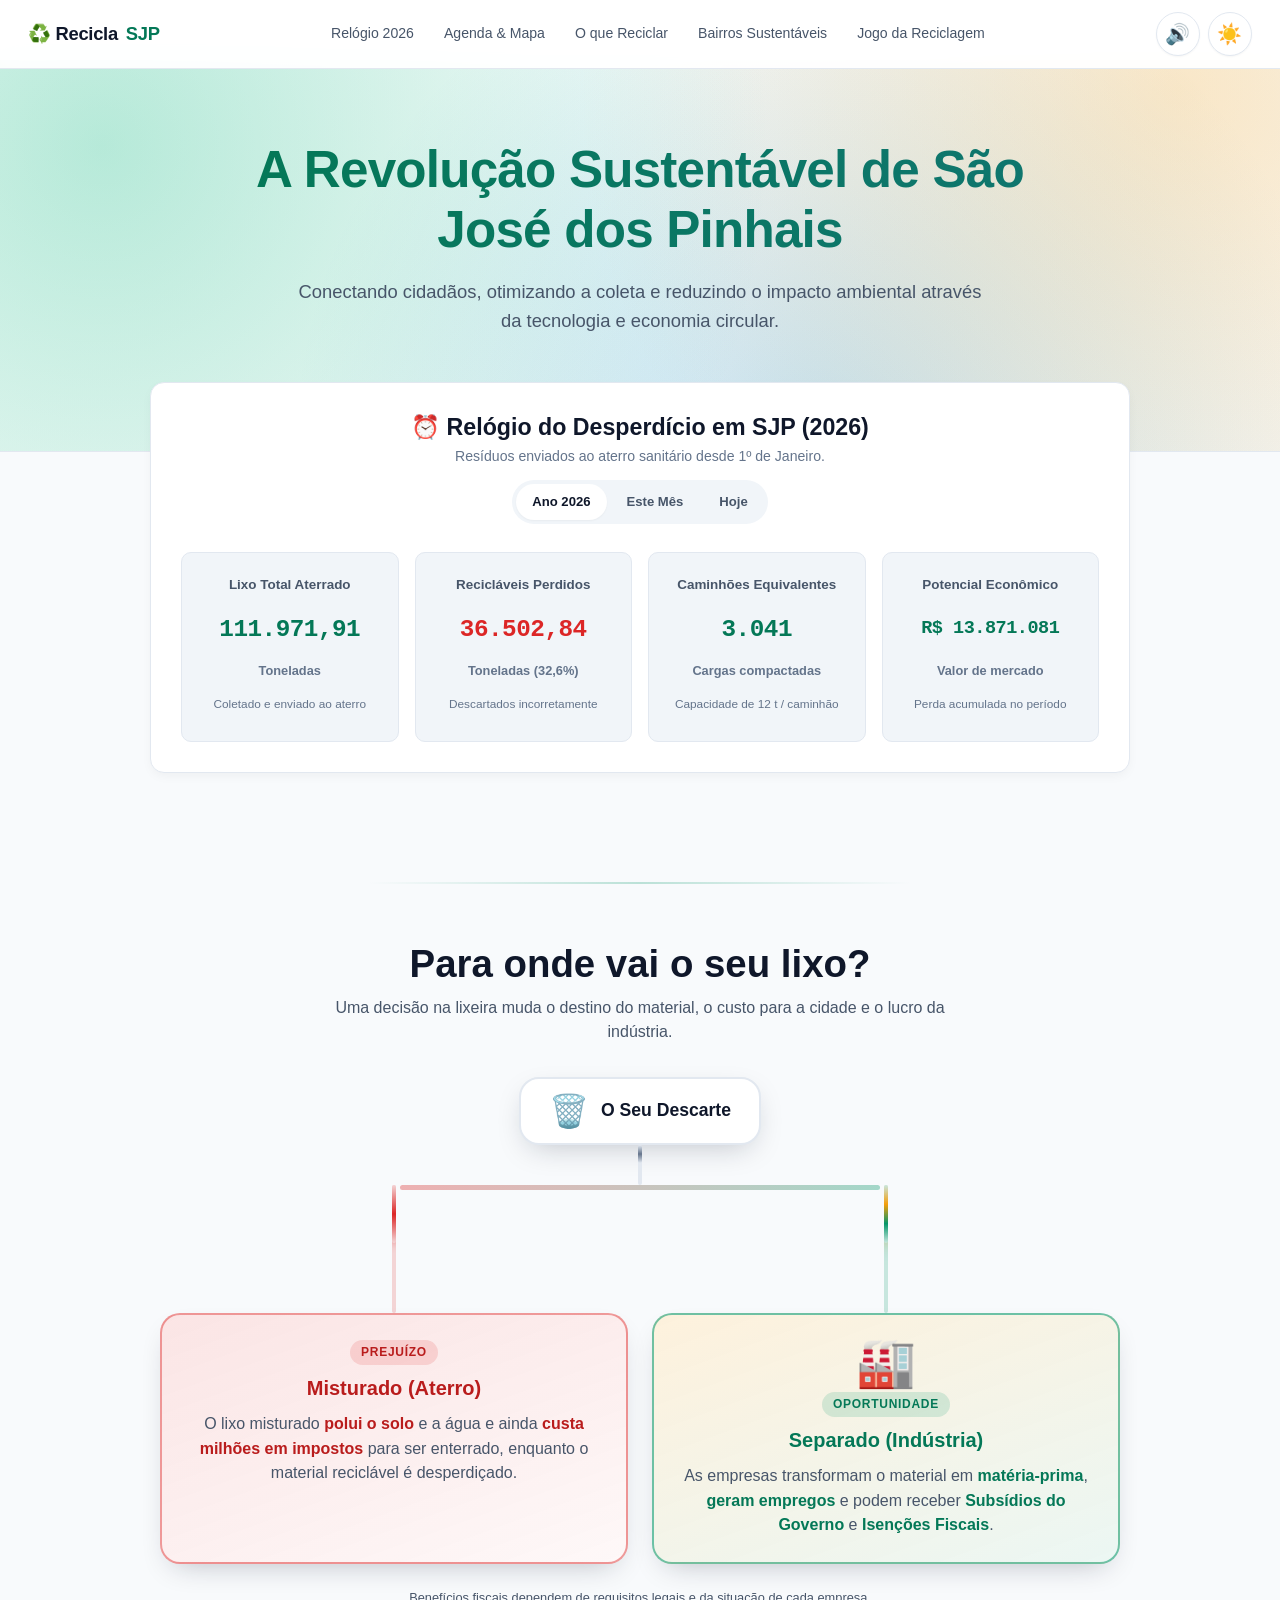
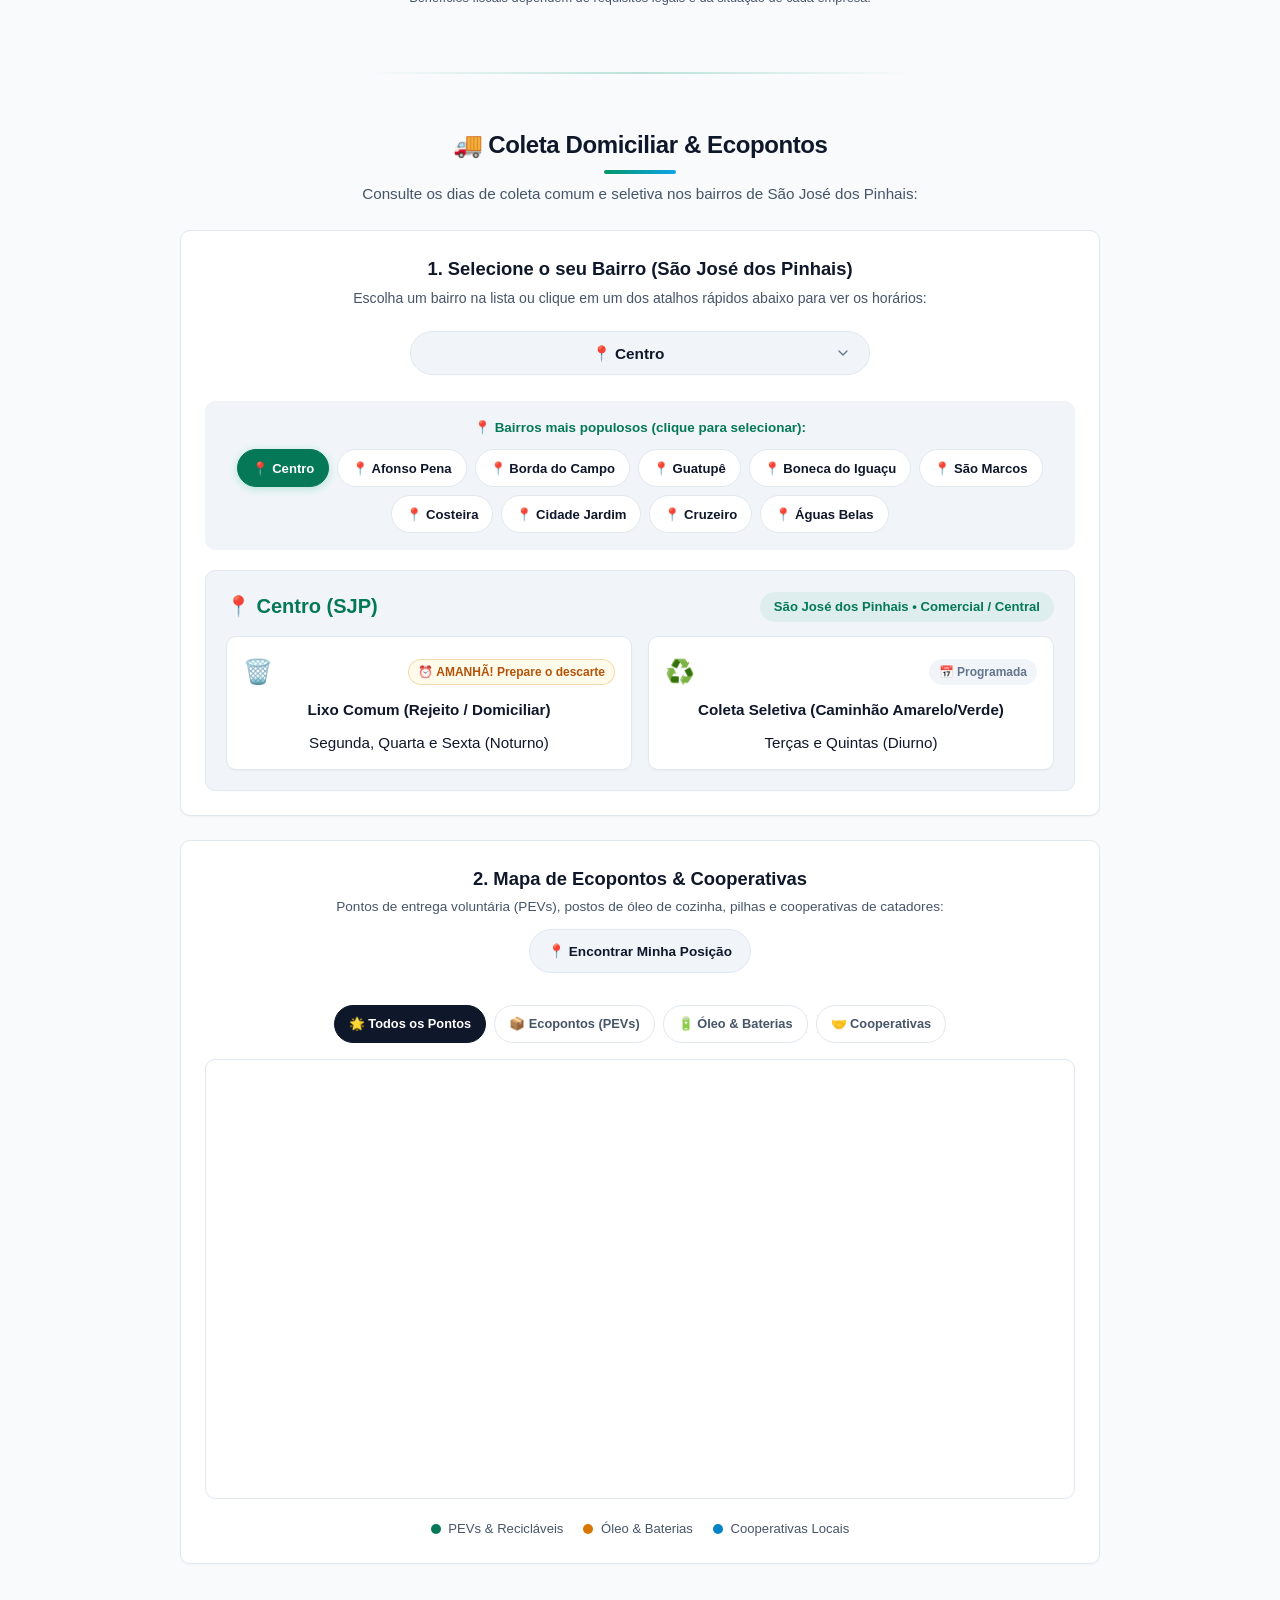
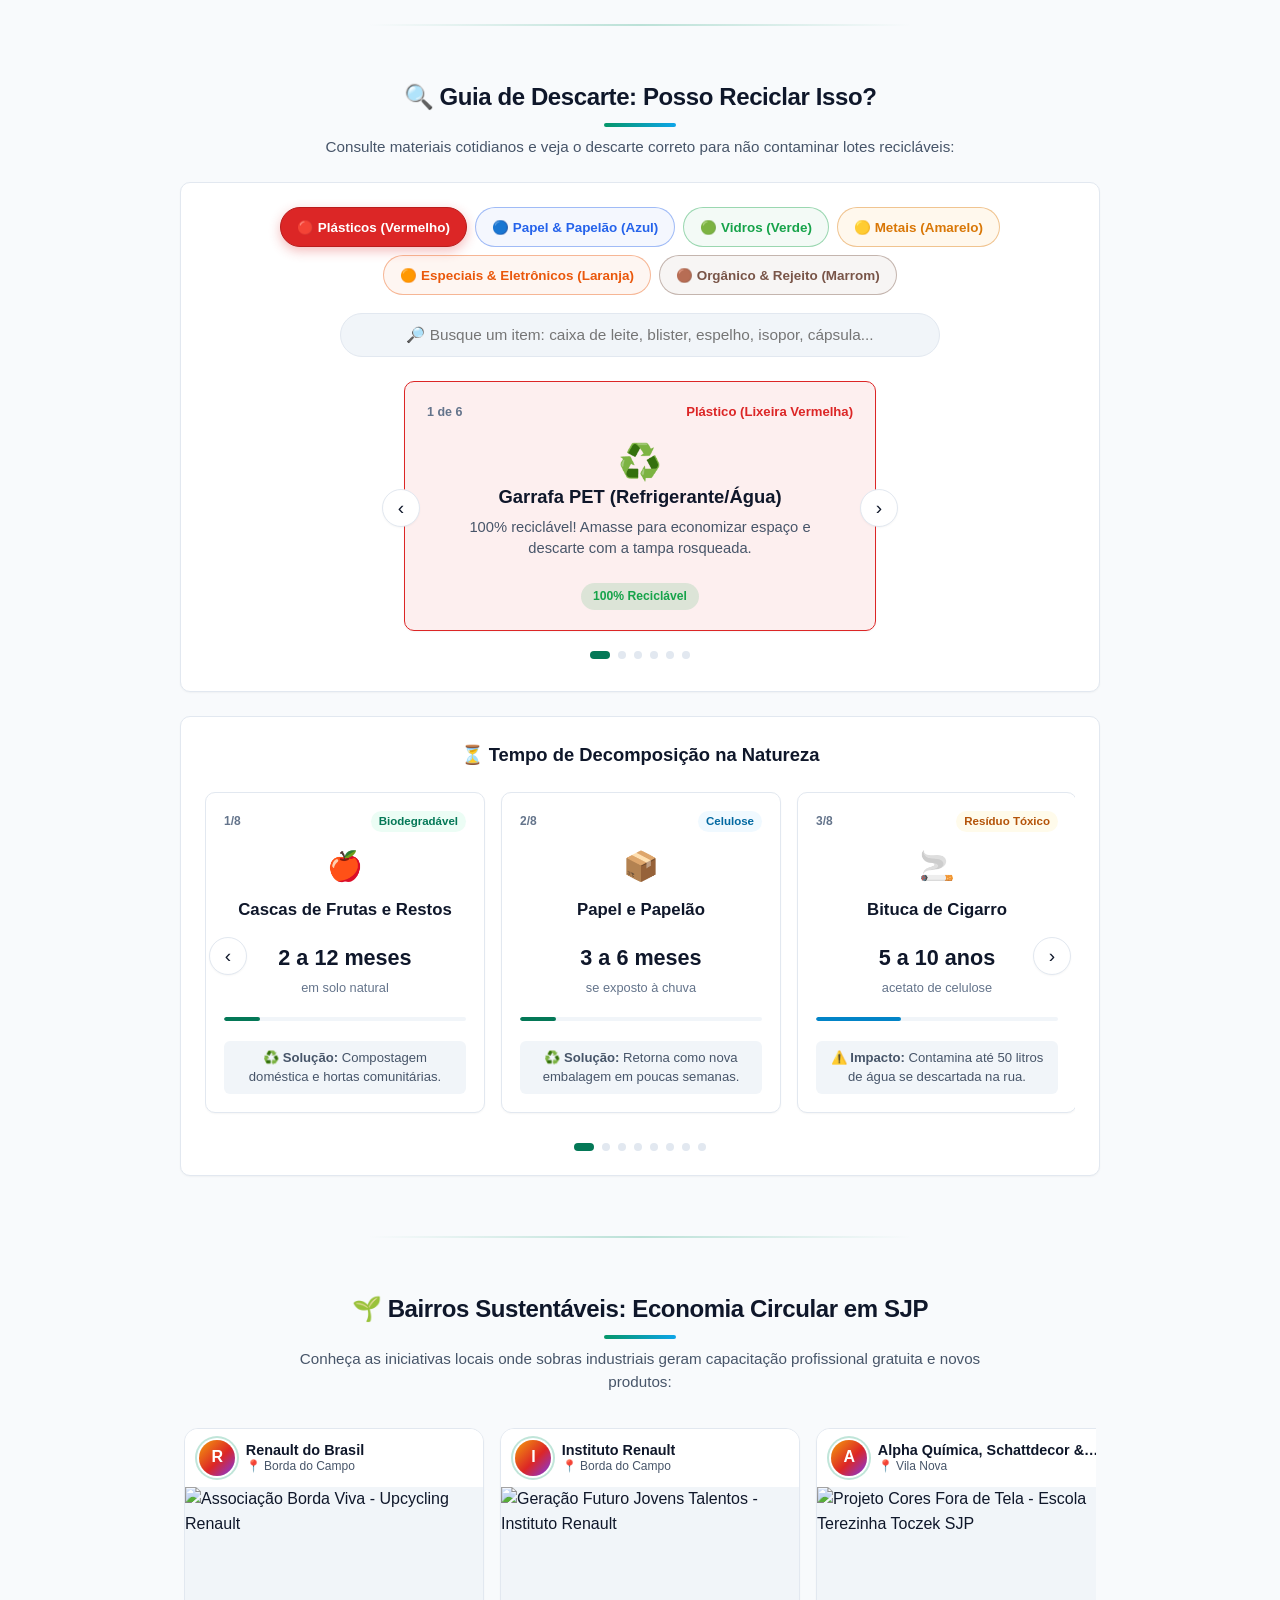
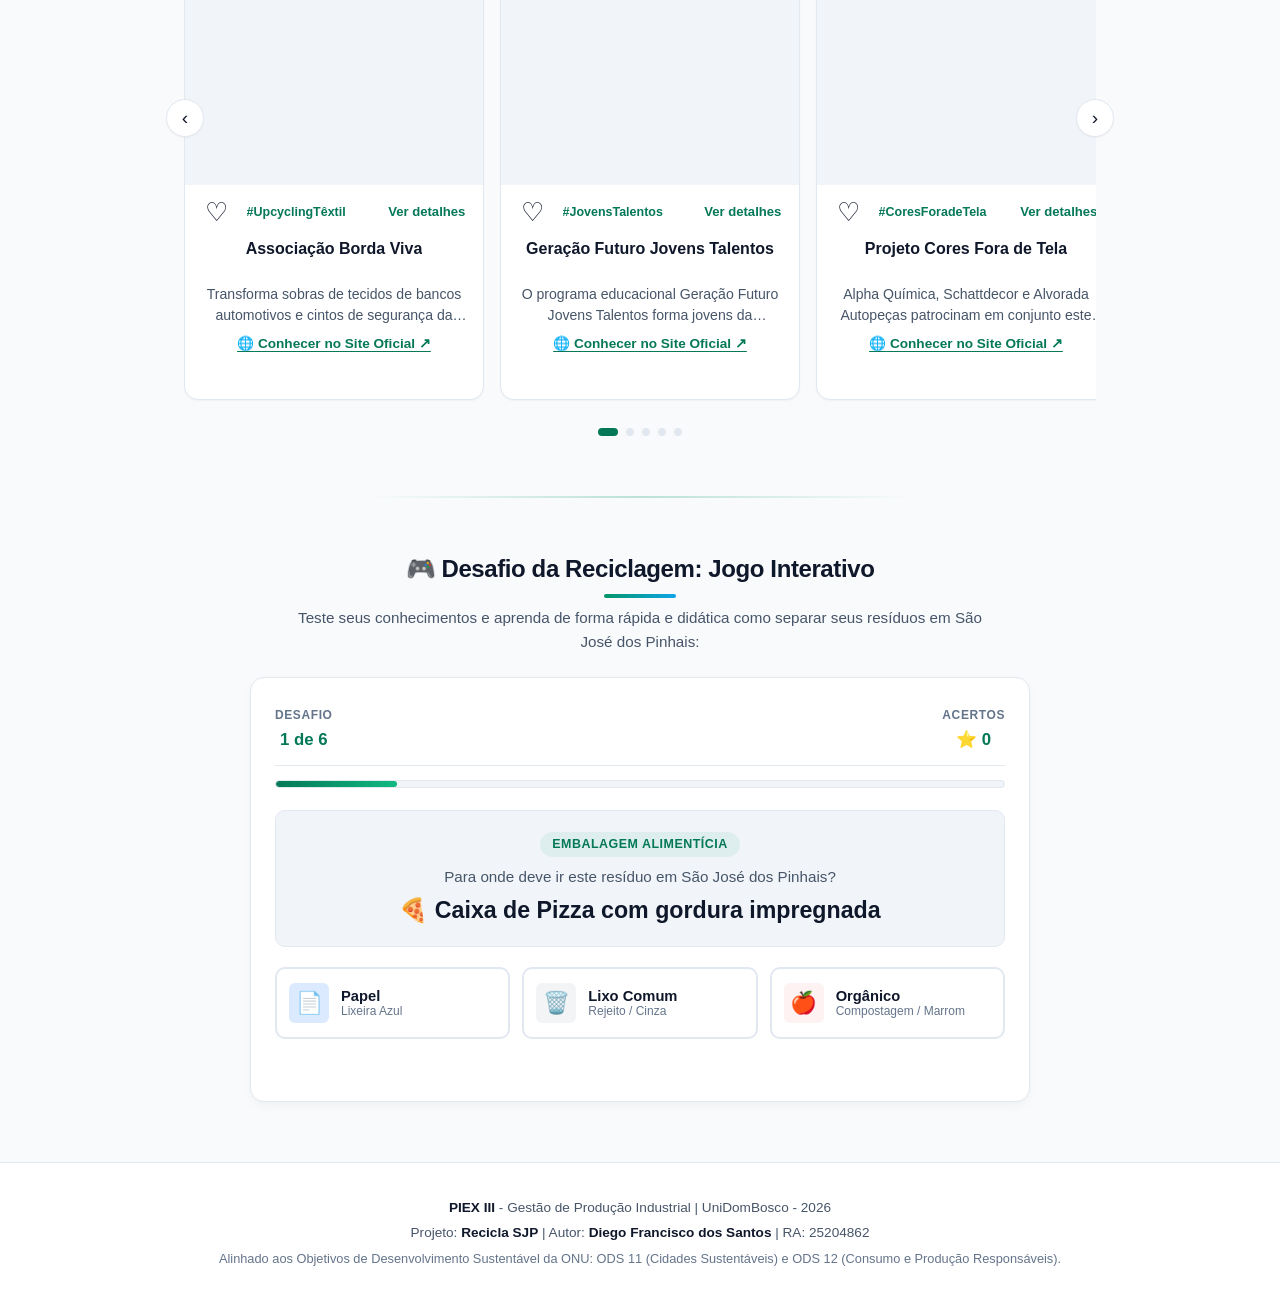
==== index.html @ 1f4b8784 "Versao inicial completa do portal Recicla SJP" ====
<!DOCTYPE html>
<html lang="pt-BR">
<head>
    <meta charset="UTF-8">
    <meta name="viewport" content="width=device-width, initial-scale=1.0">
    <meta name="description" content="Recicla SJP: agenda de coleta seletiva, mapa de ecopontos, guia de descarte e projetos de economia circular em São José dos Pinhais (PR).">
    <meta name="theme-color" content="#047857">
    <meta name="robots" content="index, follow">
    <meta property="og:type" content="website">
    <meta property="og:locale" content="pt_BR">
    <meta property="og:title" content="Recicla SJP | Coleta Seletiva e Sustentabilidade">
    <meta property="og:description" content="Descubra os dias de coleta, os ecopontos e o que reciclar em São José dos Pinhais.">
    <link rel="icon" href="data:image/svg+xml,%3Csvg xmlns='http://www.w3.org/2000/svg' viewBox='0 0 100 100'%3E%3Ctext y='.9em' font-size='90'%3E♻️%3C/text%3E%3C/svg%3E">
    <script>document.documentElement.classList.add('js');</script>
    <title>Recicla SJP | Coleta Seletiva e Sustentabilidade</title>
    
    <!-- Leaflet CSS & JS (com defer para não bloquear a renderização inicial) -->
    <link rel="stylesheet" href="https://unpkg.com/leaflet@1.9.4/dist/leaflet.css"/>
    <script defer src="https://unpkg.com/leaflet@1.9.4/dist/leaflet.js"></script>

    <!-- Canvas Confetti -->
    <script defer src="https://cdn.jsdelivr.net/npm/canvas-confetti@1.6.0/dist/confetti.browser.min.js"></script>

    <!-- Estilos Minimalistas -->
    <link rel="stylesheet" href="css/style.css">
</head>
<body>
    <a class="pular-conteudo" href="#principal">Pular para o conteúdo</a>

    <!-- Barra Sutil de Progresso de Leitura -->
    <div id="scroll-progress" aria-hidden="true"></div>

    <!-- Navegação Minimalista -->
    <nav class="navbar" role="navigation" aria-label="Navegação Principal">
        <a href="#" class="logo">♻️ Recicla<strong>SJP</strong></a>
        
        <div class="nav-links">
            <a href="#relogio-section" class="nav-item">Relógio 2026</a>
            <a href="#agenda-mapa-section" class="nav-item">Agenda &amp; Mapa</a>
            <a href="#dicionario-section" class="nav-item">O que Reciclar</a>
            <a href="#bairros-sustentaveis" class="nav-item">Bairros Sustentáveis</a>
            <a href="#quiz-section" class="nav-item">Jogo da Reciclagem</a>
        </div>

        <div class="nav-botoes-acao">
            <button type="button" class="btn-icon-nav" id="btn-som-toggle" onclick="toggleSom()" title="Efeitos sonoros" aria-label="Alternar som">🔊</button>
            <button type="button" class="btn-icon-nav" id="btn-tema-toggle" onclick="toggleTema()" title="Alternar tema" aria-label="Alternar modo escuro">☀️</button>
        </div>
    </nav>

    <!-- HEADER INICIAL ORIGINAL -->
    <header class="hero-header">
        <div class="hero-flutuantes" aria-hidden="true"><span>♻️</span><span>🌱</span><span>🍃</span><span>♻️</span><span>🌍</span><span>🌿</span></div>
        <div class="header-content">
            <h1>A Revolução Sustentável de São José dos Pinhais</h1>
            <p>Conectando cidadãos, otimizando a coleta e reduzindo o impacto ambiental através da tecnologia e economia circular.</p>
        </div>
    </header>

    <main id="principal" tabindex="-1">

        <!-- DASHBOARD: RELÓGIO DO DESPERDÍCIO -->
        <section class="dashboard-glass fade-in" id="relogio-section">
            <div class="relogio-header-flex">
                <div>
                    <h2>⏰ Relógio do Desperdício em SJP (2026)</h2>
                    <p class="subtitulo-dash">Resíduos enviados ao aterro sanitário desde 1º de Janeiro.</p>
                </div>
                <div class="seletor-periodo-relogio" role="group" aria-label="Período do relógio">
                    <button type="button" class="btn-periodo ativo" onclick="alternarPeriodoRelogio('ano', this)">Ano 2026</button>
                    <button type="button" class="btn-periodo" onclick="alternarPeriodoRelogio('mes', this)">Este Mês</button>
                    <button type="button" class="btn-periodo" onclick="alternarPeriodoRelogio('dia', this)">Hoje</button>
                </div>
            </div>
            
            <div class="contadores-grid">
                <div class="contador-box total">
                    <h3>Lixo Total Aterrado</h3>
                    <div class="numero" id="contador-total">0,00</div>
                    <span class="unidade">Toneladas</span>
                    <p class="nota">Coletado e enviado ao aterro</p>
                </div>
                
                <div class="contador-box critico">
                    <h3>Recicláveis Perdidos</h3>
                    <div class="numero" id="contador-reciclaveis">0,00</div>
                    <span class="unidade">Toneladas (32,6%)</span>
                    <p class="nota">Descartados incorretamente</p>
                </div>

                <div class="contador-box">
                    <h3>Caminhões Equivalentes</h3>
                    <div class="numero" id="contador-caminhoes">0</div>
                    <span class="unidade">Cargas compactadas</span>
                    <p class="nota">Capacidade de 12 t / caminhão</p>
                </div>

                <div class="contador-box">
                    <h3>Potencial Econômico</h3>
                    <div class="numero" id="contador-prejuizo">R$ 0</div>
                    <span class="unidade">Valor de mercado</span>
                    <p class="nota">Perda acumulada no período</p>
                </div>
            </div>
        </section>

        <!-- KINETIC STORYTELLING -->
        <section class="ks fade-in" id="kinetic-story" aria-labelledby="ks-titulo">
            <div class="ks-cabecalho">
                <h2 id="ks-titulo">Para onde vai o seu lixo?</h2>
                <p>Uma decisão na lixeira muda o destino do material, o custo para a cidade e o lucro da indústria.</p>
            </div>
        
            <div class="ks-origem">
                <span class="ks-origem-icone" aria-hidden="true">🗑️</span>
                <strong>O Seu Descarte</strong>
            </div>
        
            <div class="ks-tronco" aria-hidden="true"></div>
        
            <div class="ks-ramos">
                <!-- Caminho da esquerda: o prejuízo -->
                <article class="ks-ramo ks-ramo--prejuizo">
                    <div class="ks-trilha ks-trilha--lenta" aria-hidden="true"></div>
                    <div class="ks-cartao ks-cartao--alerta">
                        <span class="ks-selo">Prejuízo</span>
                        <h3>Misturado (Aterro)</h3>
                        <p>O lixo misturado <strong>polui o solo</strong> e a água e ainda <strong>custa milhões em impostos</strong> para ser enterrado, enquanto o material reciclável é desperdiçado.</p>
                    </div>
                </article>
            
                <!-- Caminho da direita: a indústria -->
                <article class="ks-ramo ks-ramo--industria">
                    <div class="ks-trilha ks-trilha--rapida" aria-hidden="true"></div>
                    <div class="ks-cartao ks-cartao--ganho">
                        <span class="ks-fabrica" aria-hidden="true">🏭</span>
                        <span class="ks-selo">Oportunidade</span>
                        <h3>Separado (Indústria)</h3>
                        <p>As empresas transformam o material em <strong>matéria-prima</strong>, <strong>geram empregos</strong> e podem receber <strong>Subsídios do Governo</strong> e <strong>Isenções Fiscais</strong>.</p>
                    </div>
                </article>
            </div>
        
            <p class="ks-nota">Benefícios fiscais dependem de requisitos legais e da situação de cada empresa.</p>
        </section>

        <!-- SEÇÃO 1: AGENDA DE COLETA & MAPA INTERATIVO -->
        <section class="container-secao fade-in" id="agenda-mapa-section">
            <div class="secao-header">
                <h2>🚚 Coleta Domiciliar &amp; Ecopontos</h2>
                <p>Consulte os dias de coleta comum e seletiva nos bairros de São José dos Pinhais:</p>
            </div>

            <!-- Módulo 1: Seleção de Bairros de São José dos Pinhais -->
            <div class="card-box agenda-box-principal">
                <div class="agenda-topo-flex">
                    <div>
                        <h3 style="font-size: 1.15rem; font-weight: 700; color: var(--text-primary); margin-bottom: 4px;">
                            1. Selecione o seu Bairro (São José dos Pinhais)
                        </h3>
                        <p style="font-size: 0.88rem; color: var(--text-secondary); margin: 0;">
                            Escolha um bairro na lista ou clique em um dos atalhos rápidos abaixo para ver os horários:
                        </p>
                    </div>
                </div>

                <!-- Seletor Elegante de Bairro -->
                <div class="seletor-bairro-wrapper">
                    <label for="seletor-bairro-sjp" class="sr-only">Selecione o seu bairro</label>
                    <select id="seletor-bairro-sjp" class="select-bairro-elegante" onchange="selecionarBairroSelect(this.value)">
                        <option value="">👇 Escolha seu bairro em São José dos Pinhais...</option>
                    </select>
                </div>

                <!-- Chips de Seleção Rápida dos Bairros Mais Populosos -->
                <div class="bairros-sugestoes-grid-clean">
                    <span class="rotulo-sugestoes-regiao">📍 Bairros mais populosos (clique para selecionar):</span>
                    <div class="chips-bairros-amostra" id="chips-bairros-destaque"></div>
                </div>

                <!-- Painel de Resultados dos Horários de Coleta -->
                <div id="resultado-busca-manual" aria-live="polite"></div>
            </div>

            <!-- Módulo 2: Mapa de Ecopontos e PEVs -->
            <div class="card-box mapa-box-principal" style="margin-top: 24px;">
                <div class="mapa-header-bar">
                    <div>
                        <h3 style="font-size: 1.15rem; font-weight: 700; color: var(--text-primary); margin-bottom: 2px;">
                            2. Mapa de Ecopontos &amp; Cooperativas
                        </h3>
                        <p style="font-size: 0.85rem; color: var(--text-secondary);">
                            Pontos de entrega voluntária (PEVs), postos de óleo de cozinha, pilhas e cooperativas de catadores:
                        </p>
                    </div>

                    <button type="button" id="btn-localizar" class="btn-gps" onclick="obterLocalizacaoGPS()">
                        📍 Encontrar Minha Posição
                    </button>
                </div>

                <div id="resultado-gps-bairro" aria-live="polite"></div>

                <!-- Filtros Rápidos do Mapa -->
                <div class="map-controls-clean" id="map-controls">
                    <button type="button" class="btn-filtro ativo" onclick="filtrarPontos('todos', this)">🌟 Todos os Pontos</button>
                    <button type="button" class="btn-filtro" onclick="filtrarPontos('pev', this)">📦 Ecopontos (PEVs)</button>
                    <button type="button" class="btn-filtro" onclick="filtrarPontos('oleo_pilha', this)">🔋 Óleo &amp; Baterias</button>
                    <button type="button" class="btn-filtro" onclick="filtrarPontos('cooperativa', this)">🤝 Cooperativas</button>
                </div>

                <!-- Container do Mapa Leaflet -->
                <div id="mapa-sjp"></div>

                <!-- Legenda Limpa do Mapa -->
                <div class="mapa-legenda-clean">
                    <span><span class="legenda-dot dot-pev"></span> PEVs &amp; Recicláveis</span>
                    <span><span class="legenda-dot dot-oleo"></span> Óleo &amp; Baterias</span>
                    <span><span class="legenda-dot dot-coop"></span> Cooperativas Locais</span>
                </div>
            </div>
        </section>

        <!-- SEÇÃO 2: DICIONÁRIO DE RESÍDUOS & LINHA DO TEMPO DA DECOMPOSIÇÃO -->
        <section class="container-secao fade-in" id="dicionario-section">
            <div class="secao-header">
                <h2>🔍 Guia de Descarte: Posso Reciclar Isso?</h2>
                <p>Consulte materiais cotidianos e veja o descarte correto para não contaminar lotes recicláveis:</p>
            </div>

            <div class="card-box" style="margin-bottom: 24px;">
                <!-- Chips de Filtro por Categoria (Cores das Lixeiras CONAMA) -->
                <div class="chips-categorias-residuos" id="chips-categorias-residuos">
                    <button type="button" class="chip-categoria chip-plastico ativo" onclick="filtrarCategoriaResiduo('plastico', this)">🔴 Plásticos (Vermelho)</button>
                    <button type="button" class="chip-categoria chip-papel" onclick="filtrarCategoriaResiduo('papel', this)">🔵 Papel &amp; Papelão (Azul)</button>
                    <button type="button" class="chip-categoria chip-vidro" onclick="filtrarCategoriaResiduo('vidro', this)">🟢 Vidros (Verde)</button>
                    <button type="button" class="chip-categoria chip-metal" onclick="filtrarCategoriaResiduo('metal', this)">🟡 Metais (Amarelo)</button>
                    <button type="button" class="chip-categoria chip-especial" onclick="filtrarCategoriaResiduo('especial', this)">🟠 Especiais &amp; Eletrônicos (Laranja)</button>
                    <button type="button" class="chip-categoria chip-organico" onclick="filtrarCategoriaResiduo('organico', this)">🟤 Orgânico &amp; Rejeito (Marrom)</button>
                </div>

                <div style="position: relative; max-width: 600px; margin: 0 auto;">
                    <label for="input-consulta-residuo" class="sr-only">Pesquisar resíduo</label>
                    <input type="text" id="input-consulta-residuo" class="input-simples" placeholder="🔎 Busque um item: caixa de leite, blister, espelho, isopor, cápsula..." autocomplete="off">
                </div>

                <div id="resultado-consulta-residuo" aria-live="polite"></div>
            </div>

            <!-- Carrossel Compacto de Decomposição -->
            <div class="card-box" id="decomposicao-section">
                <div style="text-align: center; margin-bottom: 12px;">
                    <h3 style="font-size: 1.15rem; font-weight: 700; margin: 0;">⏳ Tempo de Decomposição na Natureza</h3>
                </div>

                <div class="insta-carousel-wrapper">
                    <button type="button" class="carousel-arrow btn-prev" onclick="moverCarrossel(-1)" aria-label="Voltar slide">‹</button>

                    <div class="insta-carousel-track" id="carrossel-decomposicao">
                        <!-- Slide 1 -->
                        <div class="insta-slide">
                            <div class="insta-card">
                                <div class="slide-header">
                                    <span class="slide-contador">1/8</span>
                                    <span class="categoria-tag tag-verde">Biodegradável</span>
                                </div>
                                <div class="slide-corpo">
                                    <span class="icone-material-insta">🍎</span>
                                    <h3>Cascas de Frutas e Restos</h3>
                                    <div class="tempo-destaque">
                                        <span class="tempo-valor">2 a 12 meses</span>
                                        <span class="tempo-rotulo">em solo natural</span>
                                    </div>
                                    <div class="barra-tempo-container"><div class="barra-tempo nivel-1"></div></div>
                                </div>
                                <div class="contraponto-reciclagem">
                                    <strong>♻️ Solução:</strong> Compostagem doméstica e hortas comunitárias.
                                </div>
                            </div>
                        </div>

                        <!-- Slide 2 -->
                        <div class="insta-slide">
                            <div class="insta-card">
                                <div class="slide-header">
                                    <span class="slide-contador">2/8</span>
                                    <span class="categoria-tag tag-azul">Celulose</span>
                                </div>
                                <div class="slide-corpo">
                                    <span class="icone-material-insta">📦</span>
                                    <h3>Papel e Papelão</h3>
                                    <div class="tempo-destaque">
                                        <span class="tempo-valor">3 a 6 meses</span>
                                        <span class="tempo-rotulo">se exposto à chuva</span>
                                    </div>
                                    <div class="barra-tempo-container"><div class="barra-tempo nivel-1"></div></div>
                                </div>
                                <div class="contraponto-reciclagem">
                                    <strong>♻️ Solução:</strong> Retorna como nova embalagem em poucas semanas.
                                </div>
                            </div>
                        </div>

                        <!-- Slide 3 -->
                        <div class="insta-slide">
                            <div class="insta-card">
                                <div class="slide-header">
                                    <span class="slide-contador">3/8</span>
                                    <span class="categoria-tag tag-laranja">Resíduo Tóxico</span>
                                </div>
                                <div class="slide-corpo">
                                    <span class="icone-material-insta">🚬</span>
                                    <h3>Bituca de Cigarro</h3>
                                    <div class="tempo-destaque">
                                        <span class="tempo-valor">5 a 10 anos</span>
                                        <span class="tempo-rotulo">acetato de celulose</span>
                                    </div>
                                    <div class="barra-tempo-container"><div class="barra-tempo nivel-2"></div></div>
                                </div>
                                <div class="contraponto-reciclagem">
                                    <strong>⚠️ Impacto:</strong> Contamina até 50 litros de água se descartada na rua.
                                </div>
                            </div>
                        </div>

                        <!-- Slide 4 -->
                        <div class="insta-slide">
                            <div class="insta-card">
                                <div class="slide-header">
                                    <span class="slide-contador">4/8</span>
                                    <span class="categoria-tag tag-amarela">Metal Nobre</span>
                                </div>
                                <div class="slide-corpo">
                                    <span class="icone-material-insta">🥫</span>
                                    <h3>Lata de Alumínio</h3>
                                    <div class="tempo-destaque">
                                        <span class="tempo-valor">200 a 500 anos</span>
                                        <span class="tempo-rotulo">resistente à oxidação</span>
                                    </div>
                                    <div class="barra-tempo-container"><div class="barra-tempo nivel-3"></div></div>
                                </div>
                                <div class="contraponto-reciclagem">
                                    <strong>♻️ Eficiência:</strong> Reciclada e volta à prateleira em até 60 dias.
                                </div>
                            </div>
                        </div>

                        <!-- Slide 5 -->
                        <div class="insta-slide">
                            <div class="insta-card">
                                <div class="slide-header">
                                    <span class="slide-contador">5/8</span>
                                    <span class="categoria-tag tag-vermelha">Polímero PET</span>
                                </div>
                                <div class="slide-corpo">
                                    <span class="icone-material-insta">🧴</span>
                                    <h3>Garrafa Plástica (PET)</h3>
                                    <div class="tempo-destaque">
                                        <span class="tempo-valor">+450 anos</span>
                                        <span class="tempo-rotulo">fragmenta em microplásticos</span>
                                    </div>
                                    <div class="barra-tempo-container"><div class="barra-tempo nivel-4"></div></div>
                                </div>
                                <div class="contraponto-reciclagem">
                                    <strong>♻️ Upcycling:</strong> Vira fibra têxtil, resina e peças técnicas automotivas.
                                </div>
                            </div>
                        </div>

                        <!-- Slide 6 -->
                        <div class="insta-slide">
                            <div class="insta-card">
                                <div class="slide-header">
                                    <span class="slide-contador">6/8</span>
                                    <span class="categoria-tag tag-vermelha">Polímero EPS</span>
                                </div>
                                <div class="slide-corpo">
                                    <span class="icone-material-insta">🥡</span>
                                    <h3>Bandeja de Isopor (EPS)</h3>
                                    <div class="tempo-destaque">
                                        <span class="tempo-valor">Indeterminado</span>
                                        <span class="tempo-rotulo">não degrada facilmente</span>
                                    </div>
                                    <div class="barra-tempo-container"><div class="barra-tempo nivel-4"></div></div>
                                </div>
                                <div class="contraponto-reciclagem">
                                    <strong>♻️ Reciclabilidade:</strong> 100% reciclável se entregue limpo e seco.
                                </div>
                            </div>
                        </div>

                        <!-- Slide 7 -->
                        <div class="insta-slide">
                            <div class="insta-card">
                                <div class="slide-header">
                                    <span class="slide-contador">7/8</span>
                                    <span class="categoria-tag tag-laranja">Resíduo Sintético</span>
                                </div>
                                <div class="slide-corpo">
                                    <span class="icone-material-insta">🧽</span>
                                    <h3>Esponja de Cozinha</h3>
                                    <div class="tempo-destaque">
                                        <span class="tempo-valor">+100 anos</span>
                                        <span class="tempo-rotulo">poliuretano espumado</span>
                                    </div>
                                    <div class="barra-tempo-container"><div class="barra-tempo nivel-3"></div></div>
                                </div>
                                <div class="contraponto-reciclagem">
                                    <strong>⚠️ Dica:</strong> Substitua por bucha vegetal compostável.
                                </div>
                            </div>
                        </div>

                        <!-- Slide 8 -->
                        <div class="insta-slide">
                            <div class="insta-card">
                                <div class="slide-header">
                                    <span class="slide-contador">8/8</span>
                                    <span class="categoria-tag tag-roxa">Inorgânico Mineral</span>
                                </div>
                                <div class="slide-corpo">
                                    <span class="icone-material-insta">🍾</span>
                                    <h3>Garrafa ou Pote de Vidro</h3>
                                    <div class="tempo-destaque">
                                        <span class="tempo-valor">+4.000 anos</span>
                                        <span class="tempo-rotulo">praticamente eterno</span>
                                    </div>
                                    <div class="barra-tempo-container"><div class="barra-tempo nivel-5"></div></div>
                                </div>
                                <div class="contraponto-reciclagem">
                                    <strong>♻️ Ciclo Infinito:</strong> Fundido infinitas vezes sem nenhuma perda.
                                </div>
                            </div>
                        </div>
                    </div>

                    <button type="button" class="carousel-arrow btn-next" onclick="moverCarrossel(1)" aria-label="Avançar slide">›</button>
                </div>

                <div class="insta-dots-container" id="carrossel-dots">
                    <button type="button" class="insta-dot ativo" onclick="irParaSlide(0)" aria-label="Slide 1"></button>
                    <button type="button" class="insta-dot" onclick="irParaSlide(1)" aria-label="Slide 2"></button>
                    <button type="button" class="insta-dot" onclick="irParaSlide(2)" aria-label="Slide 3"></button>
                    <button type="button" class="insta-dot" onclick="irParaSlide(3)" aria-label="Slide 4"></button>
                    <button type="button" class="insta-dot" onclick="irParaSlide(4)" aria-label="Slide 5"></button>
                    <button type="button" class="insta-dot" onclick="irParaSlide(5)" aria-label="Slide 6"></button>
                    <button type="button" class="insta-dot" onclick="irParaSlide(6)" aria-label="Slide 7"></button>
                    <button type="button" class="insta-dot" onclick="irParaSlide(7)" aria-label="Slide 8"></button>
                </div>
            </div>
        </section>

        <!-- SEÇÃO 3: BAIRROS SUSTENTÁVEIS (SOBRAS INDUSTRIAIS & PROJETOS SOCIAIS) -->
        <section class="container-secao fade-in" id="bairros-sustentaveis">
            <div class="secao-header">
                <h2>🌱 Bairros Sustentáveis: Economia Circular em SJP</h2>
                <p>Conheça as iniciativas locais onde sobras industriais geram capacitação profissional gratuita e novos produtos:</p>
            </div>

            <div class="bairros-carousel-wrapper">
                <button type="button" class="carousel-arrow btn-prev" onclick="moverCarrosselProjetos(-1)" aria-label="Card anterior">‹</button>
                <div class="projetos-carousel-track" id="carrossel-projetos-track">
                    <!-- Projeto 1: Associação Borda Viva / Renault -->
                    <div class="projeto-slide">
                        <div class="projeto-card">
                            <div class="projeto-imagem-container">
                                <img loading="lazy" decoding="async" src="https://static.wixstatic.com/media/0bd6f0_0d4a068b4b7346e69bba2c9af9207d85~mv2.jpg" 
                                     alt="Associação Borda Viva - Upcycling Renault" class="projeto-img"
                                     referrerpolicy="no-referrer"
                                     onerror="this.onerror=null; this.src='https://images.unsplash.com/photo-1558769132-cb1aea458c5e?w=600&auto=format&fit=crop&q=80';">
                                <span class="badge-bairro">📍 Borda do Campo</span>
                            </div>
                            <div class="projeto-conteudo">
                                <div class="projeto-empresa-header">
                                    <span>Parceria: Renault do Brasil</span>
                                    <span class="tag-tipo">Upcycling Têxtil</span>
                                </div>
                                <h3>Associação Borda Viva</h3>
                                <p class="projeto-descricao">
                                    Transforma sobras de tecidos de bancos automotivos e cintos de segurança da Renault em bolsas, mochilas executivas e ecobags de alta resistência.
                                </p>

                                <div class="projeto-cursos-box">
                                    <strong>Cursos Gratuitos:</strong>
                                    <ul>
                                        <li>• Corte &amp; Costura Industrial e Modelagem</li>
                                        <li>• Panificação Comunitária &amp; Culinária</li>
                                        <li>• Empreendedorismo Feminino</li>
                                    </ul>
                                </div>

                                <div class="projeto-link-container">
                                    <a href="https://www.associacaobordaviva.com" target="_blank" rel="noopener noreferrer" class="link-projeto-site">
                                        🌐 Conhecer no Site Oficial ↗
                                    </a>
                                </div>
                            </div>
                        </div>
                    </div>

                    <!-- Projeto 2: Geração Futuro Jovens Talentos / Instituto Renault -->
                    <div class="projeto-slide">
                        <div class="projeto-card">
                            <div class="projeto-imagem-container">
                                <img loading="lazy" decoding="async" src="https://static.wixstatic.com/media/0bd6f0_d834f557864f4be5af39e1dd7c0a14db~mv2.jpg" 
                                     alt="Geração Futuro Jovens Talentos - Instituto Renault" class="projeto-img"
                                     referrerpolicy="no-referrer"
                                     onerror="this.onerror=null; this.src='https://images.unsplash.com/photo-1524178232363-1fb2b075b655?w=600&auto=format&fit=crop&q=80';">
                                <span class="badge-bairro">📍 Borda do Campo</span>
                            </div>
                            <div class="projeto-conteudo">
                                <div class="projeto-empresa-header">
                                    <span>Instituto Renault</span>
                                    <span class="tag-tipo">Jovens Talentos</span>
                                </div>
                                <h3>Geração Futuro Jovens Talentos</h3>
                                <p class="projeto-descricao">
                                    O programa educacional Geração Futuro Jovens Talentos forma jovens da comunidade da Borda do Campo, em São José dos Pinhais, ampliando suas perspectivas de acesso ao mercado de trabalho.
                                </p>

                                <div class="projeto-cursos-box">
                                    <strong>Qualificação para o Mercado (14 a 24 anos):</strong>
                                    <ul>
                                        <li>• Português, Comunicação &amp; Expressão</li>
                                        <li>• Informática (Pacote Office): Word, Excel e PPT</li>
                                        <li>• Gestão Administrativa, Financeira e Compras</li>
                                        <li>• Logística, Cadeia Verde e Logística Reversa</li>
                                        <li>• Compliance, Ética, Cidadania e Empregabilidade</li>
                                    </ul>
                                </div>

                                <div class="projeto-link-container">
                                    <a href="https://institutorenault.com.br/inclusao/geracao-futuro" target="_blank" rel="noopener noreferrer" class="link-projeto-site">
                                        🌐 Conhecer no Site Oficial ↗
                                    </a>
                                </div>
                            </div>
                        </div>
                    </div>

                    <!-- Projeto 3: Cores Fora de Tela -->
                    <div class="projeto-slide">
                        <div class="projeto-card">
                            <div class="projeto-imagem-container">
                                <img loading="lazy" decoding="async" src="https://images.unsplash.com/photo-1503676260728-1c00da094a0b?w=600&auto=format&fit=crop&q=80" 
                                     alt="Projeto Cores Fora de Tela - Escola Terezinha Toczek SJP" class="projeto-img"
                                     referrerpolicy="no-referrer"
                                     onerror="this.onerror=null; this.src='https://images.unsplash.com/photo-1588072432836-e10032774350?w=600&auto=format&fit=crop&q=80';">
                                <span class="badge-bairro">📍 Vila Nova</span>
                            </div>
                            <div class="projeto-conteudo">
                                <div class="projeto-empresa-header">
                                    <span>Alpha Química, Schattdecor &amp; Alvorada</span>
                                    <span class="tag-tipo">Cores Fora de Tela</span>
                                </div>
                                <h3>Projeto Cores Fora de Tela</h3>
                                <p class="projeto-descricao">
                                    Alpha Química, Schattdecor e Alvorada Autopeças patrocinam em conjunto este projeto desenvolvido na Escola Municipal Profª Terezinha Toczek, atendendo crianças de 7 a 10 anos no contraturno escolar com foco no uso consciente da tecnologia.
                                </p>

                                <div class="projeto-cursos-box">
                                    <strong>Oficinas de Ilustração &amp; Arte (7 a 10 anos):</strong>
                                    <ul>
                                        <li>• Redução do Uso Excessivo de Telas</li>
                                        <li>• Oficinas Práticas de Ilustração e Desenho</li>
                                        <li>• Kits Completos com Mochilas e Materiais de Arte</li>
                                    </ul>
                                </div>

                                <div class="projeto-link-container">
                                    <a href="https://amigosdohc.org.br" target="_blank" rel="noopener noreferrer" class="link-projeto-site">
                                        🌐 Conhecer no Site Oficial ↗
                                    </a>
                                </div>
                            </div>
                        </div>
                    </div>

                    <!-- Projeto 4: GEMÜ do Brasil -->
                    <div class="projeto-slide">
                        <div class="projeto-card">
                            <div class="projeto-imagem-container">
                                <img loading="lazy" decoding="async" src="https://images.unsplash.com/photo-1581091226825-a6a2a5aee158?w=600&auto=format&fit=crop&q=80" 
                                     alt="GEMÜ do Brasil - Desenvolvimento Comunitário em SJP" class="projeto-img"
                                     referrerpolicy="no-referrer"
                                     onerror="this.onerror=null; this.src='https://images.unsplash.com/photo-1577896851231-70ef18881754?w=600&auto=format&fit=crop&q=80';">
                                <span class="badge-bairro">📍 Afonso Pena / Parque da Fonte</span>
                            </div>
                            <div class="projeto-conteudo">
                                <div class="projeto-empresa-header">
                                    <span>GEMÜ do Brasil</span>
                                    <span class="tag-tipo">Apoio aos CMEIs</span>
                                </div>
                                <h3>GEMÜ do Brasil: Apoio à Infância</h3>
                                <p class="projeto-descricao">
                                    A multinacional alemã do setor de metalurgia adota frentes de desenvolvimento comunitário focadas diretamente na infância, atuando em melhorias estruturais e manutenção de CMEIs de São José dos Pinhais.
                                </p>

                                <div class="projeto-cursos-box">
                                    <strong>Ações Sociais nos CMEIs de SJP:</strong>
                                    <ul>
                                        <li>• Melhorias Estruturais &amp; Manutenção de CMEIs</li>
                                        <li>• Doação de Alimentos e Produtos de Higiene</li>
                                        <li>• Distribuição de Roupas &amp; Equipamentos Didáticos</li>
                                    </ul>
                                </div>

                                <div class="projeto-link-container">
                                    <a href="https://www.gemu-group.com/pt-br/" target="_blank" rel="noopener noreferrer" class="link-projeto-site">
                                        🌐 Conhecer no Site Oficial GEMÜ ↗
                                    </a>
                                    <a href="https://itaqueraemnoticias.com.br/noticia/159797/impacto-social-da-industria-na-comunidade-fortalece-lacos-com-escolas-e-familias-de-sao-jose-dos-pinhais" target="_blank" rel="noopener noreferrer" class="link-projeto-secundario">
                                        📰 Ler Notícia do Impacto Social ↗
                                    </a>
                                </div>
                            </div>
                        </div>
                    </div>

                    <!-- Projeto 5: Horse Powertrain -->
                    <div class="projeto-slide">
                        <div class="projeto-card">
                            <div class="projeto-imagem-container">
                                <img loading="lazy" decoding="async" src="https://images.unsplash.com/photo-1581092160607-ee22621dd758?w=600&auto=format&fit=crop&q=80" 
                                     alt="Horse Powertrain - Mentoria e Novos Empreendedores em SJP" class="projeto-img"
                                     referrerpolicy="no-referrer"
                                     onerror="this.onerror=null; this.src='https://images.unsplash.com/photo-1531482615713-2afd69097998?w=600&auto=format&fit=crop&q=80';">
                                <span class="badge-bairro">📍 Roseira de São Sebastião</span>
                            </div>
                            <div class="projeto-conteudo">
                                <div class="projeto-empresa-header">
                                    <span>Horse Powertrain</span>
                                    <span class="tag-tipo">Empreendedorismo</span>
                                </div>
                                <h3>Horse Powertrain: Novos Empreendedores</h3>
                                <p class="projeto-descricao">
                                    Separada recentemente da Renault, a fabricante de motores mantém investimentos anuais na região de R$ 150 mil em projetos sociais próprios. No bairro Roseira de São Sebastião, o destaque é o programa de capacitação para novos empreendedores locais, com oficinas de educação ambiental e mentoria de carreira oferecidas voluntariamente pelos próprios engenheiros e funcionários da fábrica.
                                </p>

                                <div class="projeto-cursos-box">
                                    <strong>Capacitação &amp; Mentoria Voluntária:</strong>
                                    <ul>
                                        <li>• Formação de Novos Empreendedores Locais</li>
                                        <li>• Oficinas de Educação Ambiental &amp; Sustentabilidade</li>
                                        <li>• Mentoria de Carreira com Engenheiros da Fábrica</li>
                                    </ul>
                                </div>

                                <div class="projeto-link-container">
                                    <a href="https://economiapr.com.br/2025/11/12/projeto-forma-15-novos-empreendedores-em-sao-jose-dos-pinhais/" target="_blank" rel="noopener noreferrer" class="link-projeto-site">
                                        🌐 Conhecer no Site Oficial ↗
                                    </a>
                                </div>
                            </div>
                        </div>
                    </div>
                </div>
                <button type="button" class="carousel-arrow btn-next" onclick="moverCarrosselProjetos(1)" aria-label="Próximo card">›</button>
            </div>

            <div class="insta-dots-container" id="dots-carrossel-projetos">
                <button type="button" class="insta-dot ativo" onclick="irParaSlideProjeto(0)" aria-label="Ver Projeto 1"></button>
                <button type="button" class="insta-dot" onclick="irParaSlideProjeto(1)" aria-label="Ver Projeto 2"></button>
                <button type="button" class="insta-dot" onclick="irParaSlideProjeto(2)" aria-label="Ver Projeto 3"></button>
                <button type="button" class="insta-dot" onclick="irParaSlideProjeto(3)" aria-label="Ver Projeto 4"></button>
                <button type="button" class="insta-dot" onclick="irParaSlideProjeto(4)" aria-label="Ver Projeto 5"></button>
            </div>
        </section>

        <!-- SEÇÃO 4: QUIZ ECOLÓGICO & JOGO DA RECICLAGEM -->
        <section class="container-secao fade-in" id="quiz-section">
            <div class="secao-header">
                <h2>🎮 Desafio da Reciclagem: Jogo Interativo</h2>
                <p>Teste seus conhecimentos e aprenda de forma rápida e didática como separar seus resíduos em São José dos Pinhais:</p>
            </div>

            <div class="quiz-container-moderno">
                <!-- Barra de Status & Placar -->
                <div class="quiz-placar-header">
                    <div class="quiz-status-item">
                        <span class="quiz-status-label">Desafio</span>
                        <strong id="quiz-contador-etapa" class="quiz-status-valor">1 de 6</strong>
                    </div>
                    <div class="quiz-status-item">
                        <span class="quiz-status-label">Acertos</span>
                        <strong id="quiz-pontos-valor" class="quiz-status-valor">⭐ 0</strong>
                    </div>
                </div>

                <!-- Barra de Progresso -->
                <div class="quiz-progresso-container" aria-label="Progresso do quiz">
                    <div id="quiz-barra-progresso" class="quiz-progresso-barra"></div>
                </div>

                <div id="quiz-content" class="quiz-content-box">
                    <!-- Cartão da Pergunta / Item -->
                    <div id="pergunta-quiz" class="pergunta-quiz-card"></div>

                    <!-- Lixeiras Interativas -->
                    <div id="botoes-quiz" class="grid-lixeiras-moderno"></div>

                    <!-- Feedback Didático -->
                    <div id="feedback-quiz" class="feedback-caixa-didatica" aria-live="polite"></div>

                    <!-- Botões de Ação do Quiz -->
                    <div class="quiz-acoes-container">
                        <button type="button" id="btn-pular-timer" class="btn-quiz-acao btn-quiz-avancar" onclick="avancarImediatamente()" style="display: none;">
                            Próximo Desafio ➔
                        </button>
                        <button type="button" id="btn-proxima" class="btn-quiz-acao btn-quiz-reiniciar" onclick="proximaPergunta()" style="display: none;">
                            Próximo Desafio ➔
                        </button>
                    </div>
                </div>
            </div>
        </section>

        <!-- MODAL DE DETALHES DO PROJETO COM LINKS OFICIAIS -->
        <div id="modal-projeto" class="modal-backdrop" onclick="fecharModalProjeto(event)">
            <div class="modal-dialog" role="dialog" aria-modal="true" aria-labelledby="modal-titulo">
                <button type="button" class="modal-btn-fechar" onclick="fecharModalProjetoForcado()" aria-label="Fechar janela">×</button>
                <div id="modal-conteudo-dinamico"></div>
            </div>
        </div>

        <!-- MODAL DE CERTIFICADO DE SUSTENTABILIDADE & MÉRITO -->
        <div id="modal-certificado" class="modal-backdrop" onclick="fecharModalCertificado(event)">
            <div class="modal-dialog modal-certificado-dialog" role="dialog" aria-modal="true" aria-labelledby="certificado-titulo">
                <button type="button" class="modal-btn-fechar" onclick="fecharModalCertificadoForcado()" aria-label="Fechar certificado">×</button>
                
                <div class="certificado-form-box" style="margin-bottom: 16px;">
                    <h3 id="certificado-titulo" style="font-size: 1.15rem; font-weight: 700; margin-bottom: 4px;">Certificado de Mérito Ambiental</h3>
                    <p style="font-size: 0.85rem; color: var(--text-secondary); margin-bottom: 10px;">Personalize o nome para salvar em PDF ou imprimir:</p>
                    <div style="display: flex; gap: 8px; flex-wrap: wrap;">
                        <label for="input-nome-certificado" class="sr-only">Seu Nome ou Razão Social</label>
                        <input type="text" id="input-nome-certificado" class="input-simples" style="flex: 1; min-width: 220px;" placeholder="Digite seu Nome ou Empresa..." value="Cidadão Consciente de SJP" oninput="atualizarNomeCertificado()">
                        <button type="button" class="btn-primario-clean" onclick="imprimirCertificado()">🖨️ Imprimir / Salvar PDF</button>
                    </div>
                </div>

                <!-- Folha do Certificado -->
                <div id="folha-certificado" class="folha-certificado">
                    <div class="folha-borda-dupla">
                        <div class="folha-cabecalho">
                            <span class="folha-selo">♻️ RECICLA SJP</span>
                            <div class="folha-orgaos">
                                <div>Programa de Educação Ambiental &amp; Economia Circular</div>
                                <div>São José dos Pinhais - Paraná</div>
                            </div>
                        </div>
                        
                        <h2 class="folha-titulo">CERTIFICADO DE MÉRITO AMBIENTAL</h2>
                        <p class="folha-subtitulo">Reconhecimento por Boas Práticas de Economia Circular e Gestão de Resíduos</p>
                        
                        <p style="font-size: 0.95rem; margin-bottom: 6px;">Certificamos com distinção que</p>
                        <h1 class="folha-nome" id="certificado-nome-display">Cidadão Consciente de SJP</h1>
                        
                        <p class="folha-declaracao">
                            concluiu com 100% de aproveitamento o Desafio da Reciclagem do portal <strong>Recicla SJP</strong>, demonstrando domínio das diretrizes de segregação correta de resíduos sólidos, desvio de materiais de aterros sanitários e apoio à valorização social dos catadores e cooperativas locais de São José dos Pinhais, em conformidade com as Metas dos <strong>ODS 11 &amp; 12 da ONU</strong> e a Política Nacional de Resíduos Sólidos (Lei 12.305/10).
                        </p>

                        <div class="folha-metricas-preview">
                            <div class="folha-metrica-item">
                                <strong id="cert-reciclado">195 kg/ano</strong>
                                <small>Resíduos Salvos</small>
                            </div>
                            <div class="folha-metrica-item">
                                <strong id="cert-arvores">1.4 Árvores</strong>
                                <small>Preservadas</small>
                            </div>
                            <div class="folha-metrica-item">
                                <strong id="cert-co2">293 kg</strong>
                                <small>CO₂ Evitado</small>
                            </div>
                        </div>

                        <div class="folha-rodape">
                            <div class="folha-assinatura">
                                <div class="folha-linha-assinatura"></div>
                                <strong>Portal Recicla SJP</strong>
                                <small>Educação Ambiental e Sustentabilidade</small>
                                <small>São José dos Pinhais - PR</small>
                            </div>
                            <div class="folha-data-auth">
                                <span id="certificado-data-emissao">São José dos Pinhais, 2026</span>
                                <span style="font-family: monospace; font-size: 0.7rem; color: #94a3b8; display: block; margin-top: 4px;">Código: RECICLA-SJP-2026</span>
                            </div>
                        </div>
                    </div>
                </div>
            </div>
        </div>

        <!-- Botão Voltar ao Topo Discreto -->
        <button type="button" id="btn-topo" class="btn-voltar-topo" onclick="voltarAoTopo()" title="Voltar ao início" aria-label="Voltar ao topo">↑</button>

    </main>

    <!-- Rodapé Limpo & Acadêmico -->
    <footer>
        <p><strong>PIEX III</strong> - Gestão de Produção Industrial | UniDomBosco - 2026</p>
        <p>Projeto: <strong>Recicla SJP</strong> | Autor: <strong>Diego Francisco dos Santos</strong> | RA: 25204862</p>
        <p style="font-size: 0.8rem; color: var(--text-muted); margin-top: 6px;">
            Alinhado aos Objetivos de Desenvolvimento Sustentável da ONU: ODS 11 (Cidades Sustentáveis) e ODS 12 (Consumo e Produção Responsáveis).
        </p>
    </footer>

    <!-- Script Principal -->
    <script defer src="js/script.js"></script>
</body>
</html>
---- css/style.css ----
/* ==========================================================================
   RECICLA SJP - DESIGN SYSTEM MINIMALISTA & MODERNO
   Foco: Simplicidade, clareza, alta usabilidade e estética contemporânea
   ========================================================================== */

/* --- VARIÁVEIS DE TEMA (DESIGN TOKENS) --- */
:root {
    --bg-page: #f8fafc;
    --bg-surface: #ffffff;
    --bg-surface-subtle: #f1f5f9;
    --border-color: #e2e8f0;
    --border-subtle: #f1f5f9;
    --text-primary: #0f172a;
    --text-secondary: #475569;
    --text-muted: #64748b;
    
    /* Cor de destaque refinada (Verde Esmeralda Sustentável) */
    --accent: #047857;
    --accent-hover: #065f46;
    --accent-light: rgba(5, 150, 105, 0.08);
    --accent-border: rgba(5, 150, 105, 0.25);
    
    /* Estados */
    --danger: #dc2626;
    --danger-light: #fef2f2;
    --warning: #d97706;
    --warning-light: #fffbeb;
    --info: #0284c7;
    --info-light: #f0f9ff;

    --radius-sm: 6px;
    --radius-md: 10px;
    --radius-lg: 14px;
    --radius-pill: 9999px;

    --shadow-sm: 0 1px 2px 0 rgba(0, 0, 0, 0.04);
    --shadow-md: 0 4px 12px -2px rgba(0, 0, 0, 0.05);
    --shadow-lg: 0 10px 25px -5px rgba(0, 0, 0, 0.08);

    --transition: all 0.2s cubic-bezier(0.16, 1, 0.3, 1);
}

/* Modo Escuro Sóbrio e Elegante */
body.dark-mode {
    --bg-page: #0b0f14;
    --bg-surface: #121820;
    --bg-surface-subtle: #1a222d;
    --border-color: #1e293b;
    --border-subtle: #18222f;
    --text-primary: #f8fafc;
    --text-secondary: #94a3b8;
    --text-muted: #64748b;
    
    --accent: #10b981;
    --accent-hover: #059669;
    --accent-light: rgba(16, 185, 129, 0.12);
    --accent-border: rgba(16, 185, 129, 0.3);

    --danger-light: rgba(220, 38, 38, 0.15);
    --warning-light: rgba(217, 119, 6, 0.15);
    --info-light: rgba(2, 132, 199, 0.15);

    --shadow-sm: 0 1px 2px 0 rgba(0, 0, 0, 0.3);
    --shadow-md: 0 4px 12px -2px rgba(0, 0, 0, 0.4);
    --shadow-lg: 0 10px 25px -5px rgba(0, 0, 0, 0.5);
}

/* --- RESET & TIPOGRAFIA BÁSICA --- */
* {
    margin: 0;
    padding: 0;
    box-sizing: border-box;
    font-family: -apple-system, BlinkMacSystemFont, "Segoe UI", Roboto, Helvetica, Arial, sans-serif;
}

html {
    -webkit-text-size-adjust: 100%;
    text-size-adjust: 100%;
    scroll-behavior: smooth;
    scroll-padding-top: 5rem;
}

body {
    background-color: var(--bg-page);
    color: var(--text-primary);
    line-height: 1.55;
    -webkit-font-smoothing: antialiased;
    overflow-x: clip;
    padding-left: env(safe-area-inset-left);
    padding-right: env(safe-area-inset-right);
    transition: background-color 0.25s ease, color 0.25s ease;
}

img, video, canvas, svg, iframe {
    max-width: 100%;
    height: auto;
}

table {
    display: block;
    max-width: 100%;
    overflow-x: auto;
}

h1 {
    font-size: clamp(1.8rem, 5.5vw, 3.2rem);
    line-height: 1.15;
    overflow-wrap: anywhere;
}

h2 {
    font-size: clamp(1.35rem, 3.6vw, 2rem);
    line-height: 1.25;
}

p, li, h3 {
    overflow-wrap: break-word;
}

main {
    display: block;
    max-width: 1600px;
    margin-inline: auto;
}

main:focus {
    outline: none;
}

button, .btn-icon-nav, .nav-item, select, input {
    min-height: 44px;
}

button, [role="button"], select {
    touch-action: manipulation;
}

:focus-visible {
    outline: 3px solid var(--accent);
    outline-offset: 3px;
    border-radius: var(--radius-sm);
}

.pular-conteudo {
    position: absolute;
    left: -999px;
    top: 0;
    z-index: 3000;
    background: var(--accent);
    color: #fff;
    padding: .75rem 1.25rem;
    font-weight: 700;
}

.pular-conteudo:focus {
    left: .75rem;
    top: .75rem;
}

.sr-only {
    position: absolute;
    width: 1px;
    height: 1px;
    padding: 0;
    margin: -1px;
    overflow: hidden;
    clip: rect(0, 0, 0, 0);
    white-space: nowrap;
    border: 0;
}

/* Barra sutil de progresso de leitura */
#scroll-progress {
    position: fixed;
    top: 0;
    left: 0;
    height: 3px;
    background: var(--accent);
    z-index: 9999;
    width: 0%;
    transition: width 0.1s linear;
}

/* --- NAVBAR MINIMALISTA --- */
.navbar {
    position: fixed;
    top: 0;
    width: 100%;
    background: rgba(255, 255, 255, 0.92);
    backdrop-filter: blur(12px);
    -webkit-backdrop-filter: blur(12px);
    border-bottom: 1px solid var(--border-color);
    padding: 12px 28px;
    display: flex;
    justify-content: space-between;
    align-items: center;
    z-index: 1000;
    transition: box-shadow .3s ease, background-color .3s ease;
}

.navbar.compacta {
    box-shadow: 0 10px 30px -14px rgba(15, 23, 42, .35);
}

body.dark-mode .navbar {
    background: rgba(18, 24, 32, 0.92);
}

.logo {
    display: flex;
    align-items: center;
    gap: 8px;
    font-size: 1.15rem;
    font-weight: 700;
    color: var(--text-primary);
    text-decoration: none;
    letter-spacing: -0.3px;
}

.logo strong {
    color: var(--accent);
}

.nav-links {
    display: flex;
    align-items: center;
    gap: 6px;
}

.nav-item {
    text-decoration: none;
    color: var(--text-secondary);
    font-size: 0.88rem;
    font-weight: 500;
    padding: 6px 12px;
    border-radius: var(--radius-sm);
    display: inline-flex;
    align-items: center;
    transition: transform .15s ease, background-color .25s ease, color .25s ease;
}

.nav-item:hover {
    color: var(--text-primary);
    background: var(--bg-surface-subtle);
}

.nav-botoes-acao {
    display: flex;
    align-items: center;
    gap: 8px;
}

.btn-icon-nav {
    background: var(--bg-surface);
    border: 1px solid var(--border-color);
    color: var(--text-primary);
    width: 44px;
    height: 44px;
    padding: 0;
    border-radius: 50%;
    font-size: 1.25rem;
    line-height: 1;
    cursor: pointer;
    transition: var(--transition);
    display: inline-flex;
    align-items: center;
    justify-content: center;
    box-shadow: var(--shadow-sm);
}

.btn-icon-nav:hover {
    border-color: var(--accent);
    color: var(--accent);
    background: var(--accent-light);
    transform: scale(1.08);
}

@media (max-width: 860px) {
    .nav-links { display: none; }
    .navbar { padding: 12px 16px; }
}

/* --- HEADER INICIAL & HERO ANIMADO --- */
header.hero-header {
    margin-top: 60px;
    background: linear-gradient(135deg, var(--bg-surface), var(--bg-page));
    padding: 80px 20px 115px;
    text-align: center;
    border-bottom: 1px solid var(--border-color);
    position: relative;
    overflow: hidden;
    isolation: isolate;
}

header.hero-header::before {
    content: "";
    position: absolute;
    inset: -20%;
    z-index: -1;
    background:
        radial-gradient(circle at 20% 30%, rgba(16, 185, 129, .30), transparent 45%),
        radial-gradient(circle at 80% 20%, rgba(245, 158, 11, .22), transparent 40%),
        radial-gradient(circle at 60% 85%, rgba(2, 132, 199, .22), transparent 45%);
    animation: hero-malha 16s ease-in-out infinite alternate;
}

header.hero-header.pausado::before,
header.hero-header.pausado .hero-flutuantes span,
header.hero-header.pausado h1 {
    animation-play-state: paused;
}

@keyframes hero-malha {
    from { transform: translate3d(-3%, -2%, 0) scale(1); }
    to { transform: translate3d(3%, 3%, 0) scale(1.15) rotate(4deg); }
}

.header-content {
    max-width: 800px;
    margin: 0 auto;
    position: relative;
    z-index: 1;
}

.hero-flutuantes {
    position: absolute;
    inset: 0;
    z-index: 0;
    pointer-events: none;
}

.hero-flutuantes span {
    position: absolute;
    bottom: -2.5rem;
    left: var(--x, 10%);
    font-size: var(--s, 1.6rem);
    opacity: 0;
    animation: hero-subir var(--d, 12s) linear var(--t, 0s) infinite;
}

.hero-flutuantes span:nth-child(1) { --x: 8%;  --s: 1.8rem; --d: 13s; --t: 0s; }
.hero-flutuantes span:nth-child(2) { --x: 24%; --s: 1.3rem; --d: 10s; --t: 2s; }
.hero-flutuantes span:nth-child(3) { --x: 42%; --s: 1.6rem; --d: 14s; --t: 5s; }
.hero-flutuantes span:nth-child(4) { --x: 62%; --s: 2rem;   --d: 12s; --t: 1s; }
.hero-flutuantes span:nth-child(5) { --x: 78%; --s: 1.4rem; --d: 11s; --t: 4s; }
.hero-flutuantes span:nth-child(6) { --x: 92%; --s: 1.7rem; --d: 15s; --t: 7s; }

@keyframes hero-subir {
    0% { transform: translateY(0) rotate(0); opacity: 0; }
    12% { opacity: .55; }
    85% { opacity: .45; }
    100% { transform: translateY(-30rem) rotate(200deg); opacity: 0; }
}

header.hero-header h1 {
    font-size: clamp(2.1rem, 4.5vw, 3.2rem);
    font-weight: 800;
    letter-spacing: -0.8px;
    line-height: 1.18;
    margin-bottom: 16px;
    background: linear-gradient(90deg, #047857, #0f766e, #0369a1, #047857);
    background-size: 300% 100%;
    -webkit-background-clip: text;
    background-clip: text;
    color: transparent;
    -webkit-text-fill-color: transparent;
    animation: hero-entra .9s cubic-bezier(.16, 1, .3, 1) both, hero-brilho 9s linear infinite;
}

body.dark-mode header.hero-header h1 {
    background-image: linear-gradient(90deg, #34d399, #2dd4bf, #38bdf8, #34d399);
}

header.hero-header p {
    font-size: 1.15rem;
    color: var(--text-secondary);
    max-width: 700px;
    margin: 0 auto;
    line-height: 1.6;
    animation: hero-entra .9s cubic-bezier(.16, 1, .3, 1) .18s both;
}

@keyframes hero-entra {
    from { opacity: 0; transform: translateY(1.5rem); }
    to { opacity: 1; transform: none; }
}

@keyframes hero-brilho {
    to { background-position: 300% 0; }
}

/* --- DASHBOARD (RELÓGIO DO DESPERDÍCIO NO INÍCIO) --- */
.dashboard-glass {
    margin: -70px auto 45px;
    max-width: 980px;
    background: var(--bg-surface);
    backdrop-filter: blur(15px);
    -webkit-backdrop-filter: blur(15px);
    border: 1px solid var(--border-color);
    border-radius: var(--radius-lg);
    padding: 30px;
    box-shadow: var(--shadow-md);
    position: relative;
    z-index: 10;
}

body.dark-mode .dashboard-glass {
    background: rgba(26, 33, 29, 0.94);
    border-color: rgba(255, 255, 255, 0.08);
}

.relogio-header-flex {
    display: flex;
    flex-direction: column;
    justify-content: center;
    align-items: center;
    gap: 12px;
    margin-bottom: 20px;
    text-align: center;
}

.dashboard-glass h2 {
    font-size: 1.45rem;
    font-weight: 700;
    color: var(--text-primary);
    margin-bottom: 4px;
    text-align: center;
}

.subtitulo-dash {
    font-size: 0.88rem;
    color: var(--text-muted);
    text-align: center;
}

.seletor-periodo-relogio {
    display: flex;
    justify-content: center;
    gap: 4px;
    background: var(--bg-surface-subtle);
    padding: 4px;
    border-radius: var(--radius-pill);
    width: fit-content;
    margin: 0 auto 8px;
}

.btn-periodo {
    background: transparent;
    border: none;
    font-size: 0.82rem;
    font-weight: 600;
    color: var(--text-secondary);
    padding: 6px 16px;
    min-height: 36px;
    border-radius: var(--radius-pill);
    cursor: pointer;
    transition: var(--transition);
}

.btn-periodo.ativo {
    background: var(--bg-surface);
    color: var(--text-primary);
    box-shadow: var(--shadow-sm);
}

.contadores-grid {
    display: grid;
    grid-template-columns: repeat(auto-fit, minmax(210px, 1fr));
    gap: 16px;
    margin-top: 15px;
    align-items: stretch;
}

@media (min-width: 960px) {
    .contadores-grid {
        grid-template-columns: repeat(4, 1fr);
    }
}

.contador-box {
    background: var(--bg-surface-subtle);
    padding: 20px 10px;
    border-radius: var(--radius-md);
    border: 1px solid var(--border-color);
    text-align: center;
    display: grid;
    grid-template-rows: 26px 46px 20px 32px;
    align-items: center;
    justify-items: center;
    gap: 8px;
    box-sizing: border-box;
    overflow: hidden;
    transition: translate .3s ease, box-shadow .3s ease, border-color .2s ease;
}

.contador-box:hover {
    translate: 0 -6px;
    border-color: var(--accent);
    box-shadow: 0 18px 40px -16px rgba(5, 150, 105, .45);
}

.contador-box h3 {
    font-size: clamp(0.78rem, 1.05vw, 0.86rem);
    color: var(--text-secondary);
    font-weight: 600;
    margin: 0;
    padding: 0;
    width: 100%;
    line-height: 1.2;
    text-align: center;
    white-space: nowrap;
    overflow: hidden;
    text-overflow: ellipsis;
}

.contador-box .numero {
    font-size: clamp(1.35rem, 1.9vw, 1.85rem);
    font-weight: 800;
    font-family: "SF Mono", Monaco, "Courier New", monospace;
    font-variant-numeric: tabular-nums;
    color: var(--accent);
    line-height: 1.2;
    margin: 0;
    padding: 0;
    width: 100%;
    letter-spacing: -0.5px;
    white-space: nowrap;
    overflow: hidden;
    text-overflow: ellipsis;
    text-align: center;
}

.contador-box.critico .numero {
    color: var(--danger);
}

.contador-box #contador-prejuizo {
    font-size: clamp(1.05rem, 1.45vw, 1.45rem);
    letter-spacing: -0.5px;
}

.contador-box .unidade {
    font-size: 0.8rem;
    color: var(--text-muted);
    font-weight: 600;
    margin: 0;
    padding: 0;
    width: 100%;
    line-height: 1.2;
    white-space: nowrap;
    text-align: center;
}

.contador-box .nota {
    font-size: 0.74rem;
    color: var(--text-muted);
    line-height: 1.25;
    margin: 0;
    padding: 0;
    width: 100%;
    text-align: center;
}

/* --- ESTRUTURA GERAL DE SEÇÕES --- */
.container-secao {
    max-width: 960px;
    margin: 0 auto 60px;
    padding: 0 20px;
}

.secao-header {
    margin-bottom: 24px;
    text-align: center;
}

.secao-header h2 {
    font-size: 1.5rem;
    font-weight: 800;
    color: var(--text-primary);
    letter-spacing: -0.4px;
    display: flex;
    flex-direction: column;
    align-items: center;
    justify-content: center;
    text-align: center;
    gap: 4px;
    position: relative;
}

.secao-header h2::after {
    content: "";
    display: block;
    height: 4px;
    width: 0;
    margin: .4rem auto 0;
    border-radius: 4px;
    background: linear-gradient(90deg, #059669, #0ea5e9);
    transition: width .9s cubic-bezier(.16, 1, .3, 1) .3s;
}

.fade-in.visible .secao-header h2::after,
html:not(.js) .secao-header h2::after {
    width: 4.5rem;
}

.secao-header p {
    font-size: 0.95rem;
    color: var(--text-secondary);
    margin: 8px auto 0;
    max-width: 720px;
    text-align: center;
}

/* --- CARDS E CAIXAS MINIMALISTAS --- */
.card-box {
    background: var(--bg-surface);
    border: 1px solid var(--border-color);
    border-radius: var(--radius-md);
    padding: 24px;
    box-shadow: var(--shadow-sm);
    text-align: center;
    transition: translate .3s ease, box-shadow .3s ease, border-color .2s ease;
}

.card-box h3,
.card-box p {
    text-align: center;
}

.card-box:hover {
    translate: 0 -4px;
    border-color: #cbd5e1;
    box-shadow: 0 18px 40px -16px rgba(5, 150, 105, .35);
}

body.dark-mode .card-box:hover {
    border-color: #334155;
}

/* --- AGENDA DE BAIRROS (FULL-WIDTH & ALINHADA) --- */
.agenda-box-principal {
    display: flex;
    flex-direction: column;
    gap: 16px;
}

.agenda-topo-flex {
    display: flex;
    flex-direction: column;
    justify-content: center;
    align-items: center;
    gap: 14px;
    text-align: center;
}

.seletor-bairro-wrapper {
    max-width: 460px;
    margin: 6px auto;
    width: 100%;
    position: relative;
    text-align: center;
}

.select-bairro-elegante {
    width: 100%;
    padding: 12px 44px 12px 20px;
    font-size: 0.96rem;
    font-weight: 600;
    color: var(--text-primary);
    background-color: var(--bg-surface-subtle);
    border: 1.5px solid var(--border-color);
    border-radius: var(--radius-pill);
    text-align: center;
    text-align-last: center;
    cursor: pointer;
    outline: none;
    transition: var(--transition);
    appearance: none;
    -webkit-appearance: none;
    background-image: url("data:image/svg+xml,%3Csvg xmlns='http://www.w3.org/2000/svg' width='16' height='16' viewBox='0 0 24 24' fill='none' stroke='%2364748b' stroke-width='2' stroke-linecap='round' stroke-linejoin='round'%3E%3Cpolyline points='6 9 12 15 18 9'%3E%3C/polyline%3E%3C/svg%3E");
    background-repeat: no-repeat;
    background-position: right 18px center;
}

.select-bairro-elegante:hover,
.select-bairro-elegante:focus {
    border-color: var(--accent);
    box-shadow: 0 0 0 3px rgba(16, 185, 129, 0.15);
}

body.dark-mode .select-bairro-elegante {
    background-color: rgba(30, 41, 59, 0.7);
    color: var(--text-primary);
    border-color: rgba(255, 255, 255, 0.12);
}

.input-simples {
    width: 100%;
    border: 1.5px solid var(--border-color);
    border-radius: var(--radius-pill);
    background: var(--bg-surface-subtle);
    color: var(--text-primary);
    font-size: 0.96rem;
    padding: 10px 18px;
    outline: none;
    text-align: center;
    transition: var(--transition);
}

.input-simples:focus {
    border-color: var(--accent);
    background: var(--bg-surface);
    box-shadow: 0 0 0 3px var(--accent-light);
}

/* Sugestões Rápidas de Bairros (Chips de 1 clique) */
.bairros-sugestoes-grid-clean {
    background: var(--bg-surface-subtle);
    border: 1px solid var(--border-subtle);
    border-radius: var(--radius-md);
    padding: 16px 18px;
    margin-top: 4px;
    text-align: center;
}

.rotulo-sugestoes-regiao {
    font-size: 0.84rem;
    font-weight: 700;
    color: var(--accent);
    margin-bottom: 10px;
    display: block;
    text-align: center;
}

.chips-bairros-amostra {
    display: flex;
    justify-content: center;
    flex-wrap: wrap;
    gap: 8px;
}

.chip-bairro-rapido {
    background: var(--bg-surface);
    border: 1px solid var(--border-color);
    color: var(--text-primary);
    padding: 6px 14px;
    min-height: 38px;
    border-radius: var(--radius-pill);
    font-size: 0.82rem;
    font-weight: 600;
    cursor: pointer;
    transition: var(--transition);
}

.chip-bairro-rapido:hover {
    border-color: var(--accent);
    color: var(--accent);
    transform: translateY(-1px);
}

.chip-bairro-rapido.ativo {
    background: var(--accent);
    color: #ffffff;
    border-color: var(--accent);
    box-shadow: 0 2px 8px rgba(16, 185, 129, 0.28);
}

/* Card de Resultado da Coleta */
.card-resultado-coleta-moderno {
    background: var(--bg-surface-subtle);
    border: 1px solid var(--border-color);
    border-radius: var(--radius-md);
    padding: 20px;
    margin-top: 4px;
    text-align: center;
}

.coleta-cards-container {
    display: grid;
    grid-template-columns: 1fr 1fr;
    gap: 16px;
    margin-top: 14px;
    text-align: center;
}

@media (max-width: 600px) {
    .coleta-cards-container {
        grid-template-columns: 1fr;
    }
}

.card-comum, .card-reciclavel {
    background: var(--bg-surface);
    border: 1px solid var(--border-color);
    border-radius: var(--radius-md);
    padding: 16px;
    font-size: 0.9rem;
    box-shadow: var(--shadow-sm);
    text-align: center;
    display: flex;
    flex-direction: column;
    align-items: center;
}

.card-comum > div:first-child,
.card-reciclavel > div:first-child {
    display: flex;
    justify-content: center;
    align-items: center;
    gap: 8px;
    margin-bottom: 8px;
    width: 100%;
}

.card-comum strong,
.card-reciclavel strong {
    display: block;
    font-size: 0.95rem;
    margin-bottom: 4px;
    color: var(--text-primary);
    text-align: center;
}

/* Badges Sutis de Hoje / Amanhã */
.badge-status-hoje {
    font-size: 0.75rem;
    font-weight: 700;
    color: #b91c1c;
    background: var(--danger-light);
    border: 1px solid rgba(220, 38, 38, 0.25);
    padding: 3px 9px;
    border-radius: var(--radius-pill);
    display: inline-flex;
    align-items: center;
    gap: 4px;
}

.badge-status-amanha {
    font-size: 0.75rem;
    font-weight: 700;
    color: #b45309;
    background: var(--warning-light);
    border: 1px solid rgba(217, 119, 6, 0.25);
    padding: 3px 9px;
    border-radius: var(--radius-pill);
    display: inline-flex;
    align-items: center;
    gap: 4px;
}

.badge-status-normal {
    font-size: 0.75rem;
    font-weight: 600;
    color: var(--text-muted);
    background: var(--bg-surface-subtle);
    border: 1px solid var(--border-subtle);
    padding: 3px 9px;
    border-radius: var(--radius-pill);
    display: inline-flex;
    align-items: center;
}

/* --- MAPA DE ECOPONTOS (ALINHADO & FULL WIDTH) --- */
.mapa-box-principal {
    display: flex;
    flex-direction: column;
    gap: 16px;
}

.mapa-header-bar {
    display: flex;
    flex-direction: column;
    justify-content: center;
    align-items: center;
    gap: 12px;
    text-align: center;
}

.mapa-header-bar p {
    text-align: center;
    max-width: 650px;
    margin: 0 auto;
}

.btn-gps {
    background: var(--bg-surface-subtle);
    border: 1px solid var(--border-color);
    color: var(--text-primary);
    padding: 8px 18px;
    border-radius: var(--radius-pill);
    font-size: 0.85rem;
    font-weight: 600;
    cursor: pointer;
    transition: var(--transition);
}

.btn-gps:hover {
    border-color: var(--accent);
    color: var(--accent);
    background: var(--accent-light);
}

.map-controls-clean {
    display: flex;
    justify-content: center;
    gap: 8px;
    flex-wrap: wrap;
    align-items: center;
}

.btn-filtro {
    background: var(--bg-surface);
    border: 1px solid var(--border-color);
    color: var(--text-secondary);
    padding: 6px 14px;
    min-height: 38px;
    border-radius: var(--radius-pill);
    font-size: 0.8rem;
    font-weight: 600;
    cursor: pointer;
    transition: var(--transition);
}

.btn-filtro:hover {
    color: var(--text-primary);
    border-color: var(--accent);
}

.btn-filtro.ativo {
    background: var(--text-primary);
    color: var(--bg-surface);
    border-color: var(--text-primary);
}

#mapa-sjp {
    height: 440px;
    width: 100%;
    border-radius: var(--radius-md);
    border: 1px solid var(--border-color);
    z-index: 1;
}

.mapa-legenda-clean {
    display: flex;
    justify-content: center;
    gap: 20px;
    flex-wrap: wrap;
    font-size: 0.82rem;
    color: var(--text-secondary);
    padding-top: 4px;
    text-align: center;
}

.legenda-dot {
    display: inline-block;
    width: 10px;
    height: 10px;
    border-radius: 50%;
    margin-right: 4px;
    vertical-align: middle;
}

.dot-pev { background: var(--accent); }
.dot-oleo { background: var(--warning); }
.dot-coop { background: var(--info); }

/* Marcador Leaflet limpo e estável */
.custom-map-pin {
    background: transparent !important;
    border: none !important;
}

.custom-map-pin span {
    display: flex;
    align-items: center;
    justify-content: center;
    width: 32px;
    height: 32px;
    background: var(--bg-surface);
    border: 2px solid var(--accent);
    border-radius: 50%;
    box-shadow: 0 2px 6px rgba(0, 0, 0, 0.15);
    font-size: 15px;
    transition: transform 0.15s ease;
}

.custom-map-pin:hover span {
    transform: scale(1.15);
}

.custom-map-pin.pin-oleo span { border-color: var(--warning); }
.custom-map-pin.pin-cooperativa span { border-color: var(--info); }
.custom-map-pin.pin-usuario span { border-color: var(--danger); }

/* --- DICIONÁRIO DE RESÍDUOS COM CORES DAS LIXEIRAS CONAMA --- */
.chips-categorias-residuos {
    display: flex;
    justify-content: center;
    align-items: center;
    gap: 8px;
    flex-wrap: wrap;
    margin-bottom: 18px;
    text-align: center;
}

.chip-categoria {
    background: var(--bg-surface);
    border: 1px solid var(--border-color);
    color: var(--text-secondary);
    padding: 8px 16px;
    min-height: 40px;
    border-radius: var(--radius-pill);
    font-size: 0.84rem;
    font-weight: 600;
    cursor: pointer;
    transition: var(--transition);
    text-align: center;
    display: inline-flex;
    align-items: center;
    justify-content: center;
    gap: 6px;
}

/* 🔴 PLÁSTICO (VERMELHO) */
.chip-categoria.chip-plastico {
    border-color: rgba(220, 38, 38, 0.4);
    color: #dc2626;
    background: rgba(220, 38, 38, 0.05);
}
.chip-categoria.chip-plastico:hover {
    background: rgba(220, 38, 38, 0.12);
    border-color: #dc2626;
}
.chip-categoria.chip-plastico.ativo {
    background: #dc2626;
    color: #ffffff;
    border-color: #b91c1c;
    box-shadow: 0 4px 12px rgba(220, 38, 38, 0.3);
}

/* 🔵 PAPEL (AZUL) */
.chip-categoria.chip-papel {
    border-color: rgba(37, 99, 235, 0.4);
    color: #2563eb;
    background: rgba(37, 99, 235, 0.05);
}
.chip-categoria.chip-papel:hover {
    background: rgba(37, 99, 235, 0.12);
    border-color: #2563eb;
}
.chip-categoria.chip-papel.ativo {
    background: #2563eb;
    color: #ffffff;
    border-color: #1d4ed8;
    box-shadow: 0 4px 12px rgba(37, 99, 235, 0.3);
}

/* 🟢 VIDRO (VERDE) */
.chip-categoria.chip-vidro {
    border-color: rgba(22, 163, 74, 0.4);
    color: #16a34a;
    background: rgba(22, 163, 74, 0.05);
}
.chip-categoria.chip-vidro:hover {
    background: rgba(22, 163, 74, 0.12);
    border-color: #16a34a;
}
.chip-categoria.chip-vidro.ativo {
    background: #16a34a;
    color: #ffffff;
    border-color: #15803d;
    box-shadow: 0 4px 12px rgba(22, 163, 74, 0.3);
}

/* 🟡 METAL (AMARELO) */
.chip-categoria.chip-metal {
    border-color: rgba(217, 119, 6, 0.4);
    color: #d97706;
    background: rgba(245, 158, 11, 0.07);
}
.chip-categoria.chip-metal:hover {
    background: rgba(245, 158, 11, 0.16);
    border-color: #d97706;
}
.chip-categoria.chip-metal.ativo {
    background: #eab308;
    color: #78350f;
    font-weight: 700;
    border-color: #ca8a04;
    box-shadow: 0 4px 12px rgba(234, 179, 8, 0.35);
}

/* 🟠 ESPECIAIS & ELETRÔNICOS (LARANJA) */
.chip-categoria.chip-especial {
    border-color: rgba(234, 88, 12, 0.4);
    color: #ea580c;
    background: rgba(234, 88, 12, 0.05);
}
.chip-categoria.chip-especial:hover {
    background: rgba(234, 88, 12, 0.14);
    border-color: #ea580c;
}
.chip-categoria.chip-especial.ativo {
    background: #ea580c;
    color: #ffffff;
    border-color: #c2410c;
    box-shadow: 0 4px 12px rgba(234, 88, 12, 0.3);
}

/* 🟤 ORGÂNICO & REJEITO (MARROM) */
.chip-categoria.chip-organico {
    border-color: rgba(120, 85, 70, 0.4);
    color: #795548;
    background: rgba(121, 85, 72, 0.06);
}
.chip-categoria.chip-organico:hover {
    background: rgba(121, 85, 72, 0.15);
    border-color: #795548;
}
.chip-categoria.chip-organico.ativo {
    background: #795548;
    color: #ffffff;
    border-color: #5d4037;
    box-shadow: 0 4px 12px rgba(121, 85, 72, 0.3);
}

/* --- CARROSSEL DE RESÍDUOS ESTILO INSTAGRAM (1 CARD POR VEZ) --- */
.insta-residuos-wrapper {
    max-width: 480px;
    margin: 18px auto 8px;
    position: relative;
    box-sizing: border-box;
}

.insta-residuos-container {
    position: relative;
    display: flex;
    align-items: center;
    width: 100%;
}

.insta-residuos-track {
    display: flex;
    overflow-x: auto;
    scroll-snap-type: x mandatory;
    scroll-behavior: smooth;
    scrollbar-width: none;
    -webkit-overflow-scrolling: touch;
    width: 100%;
    border-radius: var(--radius-md);
    padding: 6px 0 10px;
}

.insta-residuos-track::-webkit-scrollbar {
    display: none;
}

.insta-slide-residuo {
    flex: 0 0 100%;
    width: 100%;
    min-width: 100%;
    scroll-snap-align: center;
    box-sizing: border-box;
    padding: 0 4px;
}

.carousel-arrow {
    position: absolute;
    top: 50%;
    transform: translateY(-50%);
    width: 38px;
    height: 38px;
    min-height: 38px;
    border-radius: 50%;
    background: var(--bg-surface);
    border: 1px solid var(--border-color);
    box-shadow: var(--shadow-sm);
    color: var(--text-primary);
    cursor: pointer;
    display: flex;
    align-items: center;
    justify-content: center;
    font-size: 1.2rem;
    z-index: 5;
    transition: var(--transition);
}

.carousel-arrow.btn-prev { left: 4px; }
.carousel-arrow.btn-next { right: 4px; }
.carousel-arrow:hover { background: var(--bg-surface-subtle); }

.carousel-arrow.btn-prev-residuo {
    left: -18px;
    z-index: 10;
}

.carousel-arrow.btn-next-residuo {
    right: -18px;
    z-index: 10;
}

@media (max-width: 540px) {
    .carousel-arrow.btn-prev-residuo {
        left: 2px;
        background: rgba(255, 255, 255, 0.9);
        backdrop-filter: blur(4px);
    }
    .carousel-arrow.btn-next-residuo {
        right: 2px;
        background: rgba(255, 255, 255, 0.9);
        backdrop-filter: blur(4px);
    }
    body.dark-mode .carousel-arrow.btn-prev-residuo,
    body.dark-mode .carousel-arrow.btn-next-residuo {
        background: rgba(30, 41, 59, 0.9);
    }
}

/* CARDS DE RESÍDUOS */
.item-consulta-card {
    border-radius: var(--radius-md);
    padding: 20px 22px;
    margin: 0;
    box-shadow: var(--shadow-sm);
    text-align: center;
    transition: var(--transition);
    border-width: 1.5px;
    border-style: solid;
    display: flex;
    flex-direction: column;
    align-items: center;
    justify-content: space-between;
    min-height: 250px;
    box-sizing: border-box;
    width: 100%;
}

.item-consulta-card:hover {
    transform: translateY(-2px);
    box-shadow: var(--shadow-md);
}

.slide-header-residuo {
    display: flex;
    justify-content: space-between;
    align-items: center;
    width: 100%;
    margin-bottom: 12px;
}

.slide-header-residuo .slide-contador {
    font-size: 0.78rem;
    font-weight: 700;
    color: var(--text-muted);
}

.slide-header-residuo .tag-categoria-lixeira {
    font-size: 0.82rem;
    font-weight: 700;
}

.slide-corpo-residuo {
    display: flex;
    flex-direction: column;
    align-items: center;
    justify-content: center;
    text-align: center;
    width: 100%;
    flex: 1;
}

.icone-residuo {
    font-size: 2.2rem;
    display: block;
    margin-bottom: 6px;
    line-height: 1;
}

.titulo-residuo {
    font-size: 1.15rem;
    font-weight: 700;
    color: var(--text-primary);
    display: block;
    margin-bottom: 8px;
    text-align: center;
    line-height: 1.3;
}

.dica-residuo {
    font-size: 0.92rem;
    line-height: 1.48;
    color: var(--text-secondary);
    max-width: 400px;
    margin: 0 auto;
    text-align: center;
}

.slide-footer-residuo {
    margin-top: 14px;
    width: 100%;
    display: flex;
    justify-content: center;
}

.status-recicla-badge {
    font-size: 0.76rem;
    font-weight: 700;
    padding: 4px 12px;
    border-radius: var(--radius-pill);
    display: inline-block;
    text-align: center;
}

.status-recicla-badge.tag-reciclavel {
    background: rgba(22, 163, 74, 0.14);
    color: #16a34a;
}

.status-recicla-badge.tag-especial {
    background: rgba(234, 88, 12, 0.14);
    color: #ea580c;
}

.status-recicla-badge.tag-rejeito {
    background: rgba(100, 116, 139, 0.14);
    color: var(--text-secondary);
}

.insta-dot-residuo,
.insta-dot {
    width: 8px;
    height: 8px;
    min-height: 8px;
    padding: 0;
    border: none;
    border-radius: 50%;
    background: var(--border-color);
    cursor: pointer;
    transition: var(--transition);
    display: inline-block;
}

.insta-dot-residuo.ativo,
.insta-dot.ativo {
    width: 20px;
    border-radius: var(--radius-pill);
    background: var(--accent);
}

.item-consulta-card.grupo-plastico {
    background: rgba(220, 38, 38, 0.07);
    border-color: #dc2626;
}
.item-consulta-card.grupo-plastico .tag-categoria-lixeira { color: #dc2626; }

.item-consulta-card.grupo-papel {
    background: rgba(37, 99, 235, 0.07);
    border-color: #2563eb;
}
.item-consulta-card.grupo-papel .tag-categoria-lixeira { color: #2563eb; }

.item-consulta-card.grupo-vidro {
    background: rgba(22, 163, 74, 0.07);
    border-color: #16a34a;
}
.item-consulta-card.grupo-vidro .tag-categoria-lixeira { color: #16a34a; }

.item-consulta-card.grupo-metal {
    background: rgba(234, 179, 8, 0.10);
    border-color: #ca8a04;
}
.item-consulta-card.grupo-metal .tag-categoria-lixeira { color: #b45309; }

.item-consulta-card.grupo-especial {
    background: rgba(234, 88, 12, 0.07);
    border-color: #ea580c;
}
.item-consulta-card.grupo-especial .tag-categoria-lixeira { color: #ea580c; }

.item-consulta-card.grupo-organico {
    background: rgba(121, 85, 72, 0.09);
    border-color: #795548;
}
.item-consulta-card.grupo-organico .tag-categoria-lixeira { color: #795548; }

/* MODO ESCURO PARA OS PREENCHIMENTOS */
body.dark-mode .item-consulta-card.grupo-plastico {
    background: rgba(220, 38, 38, 0.18);
    border-color: #ef4444;
}
body.dark-mode .item-consulta-card.grupo-plastico .tag-categoria-lixeira { color: #fca5a5; }

body.dark-mode .item-consulta-card.grupo-papel {
    background: rgba(37, 99, 235, 0.18);
    border-color: #3b82f6;
}
body.dark-mode .item-consulta-card.grupo-papel .tag-categoria-lixeira { color: #93c5fd; }

body.dark-mode .item-consulta-card.grupo-vidro {
    background: rgba(22, 163, 74, 0.18);
    border-color: #22c55e;
}
body.dark-mode .item-consulta-card.grupo-vidro .tag-categoria-lixeira { color: #86efac; }

body.dark-mode .item-consulta-card.grupo-metal {
    background: rgba(234, 179, 8, 0.20);
    border-color: #eab308;
}
body.dark-mode .item-consulta-card.grupo-metal .tag-categoria-lixeira { color: #fde047; }

body.dark-mode .item-consulta-card.grupo-especial {
    background: rgba(234, 88, 12, 0.18);
    border-color: #f97316;
}
body.dark-mode .item-consulta-card.grupo-especial .tag-categoria-lixeira { color: #fdba74; }

body.dark-mode .item-consulta-card.grupo-organico {
    background: rgba(121, 85, 72, 0.22);
    border-color: #a1887f;
}
body.dark-mode .item-consulta-card.grupo-organico .tag-categoria-lixeira { color: #d7ccc8; }

/* --- CARROSSEL DE DECOMPOSIÇÃO (COMPACTO & CLEAN) --- */
.insta-carousel-wrapper {
    position: relative;
    overflow: hidden;
    margin: 16px 0;
}

.insta-carousel-track {
    display: flex;
    gap: 16px;
    overflow-x: auto;
    scroll-snap-type: x mandatory;
    scroll-behavior: smooth;
    padding: 6px 2px 14px;
    -webkit-overflow-scrolling: touch;
    scrollbar-width: none;
}

.insta-carousel-track::-webkit-scrollbar { display: none; }

.insta-slide {
    flex: 0 0 280px;
    scroll-snap-align: start;
}

.insta-card {
    background: var(--bg-surface);
    border: 1px solid var(--border-color);
    border-radius: var(--radius-md);
    padding: 18px;
    box-shadow: var(--shadow-sm);
    display: flex;
    flex-direction: column;
    justify-content: space-between;
    align-items: center;
    min-height: 290px;
    text-align: center;
}

.slide-header {
    display: flex;
    justify-content: space-between;
    align-items: center;
    margin-bottom: 12px;
    width: 100%;
}

.slide-contador {
    font-size: 0.75rem;
    font-weight: 600;
    color: var(--text-muted);
}

.categoria-tag {
    font-size: 0.72rem;
    font-weight: 600;
    padding: 2px 8px;
    border-radius: var(--radius-pill);
    background: var(--bg-surface-subtle);
    color: var(--text-secondary);
}

.tag-verde { color: #047857; background: #ecfdf5; }
.tag-azul { color: #0369a1; background: #f0f9ff; }
.tag-laranja { color: #b45309; background: #fffbeb; }
.tag-vermelha { color: #b91c1c; background: #fef2f2; }
.tag-amarela { color: #a16207; background: #fefce8; }
.tag-roxa { color: #6d28d9; background: #f5f3ff; }

.slide-corpo {
    text-align: center;
    display: flex;
    flex-direction: column;
    align-items: center;
    width: 100%;
}

.slide-corpo h3 {
    font-size: 1.05rem;
    font-weight: 700;
    margin: 8px 0 10px;
    color: var(--text-primary);
    text-align: center;
}

.icone-material-insta {
    font-size: 1.8rem;
    display: inline-block;
    text-align: center;
}

.tempo-destaque {
    margin: 8px 0;
}

.tempo-valor {
    font-size: 1.35rem;
    font-weight: 800;
    color: var(--text-primary);
    display: block;
}

.tempo-rotulo {
    font-size: 0.8rem;
    color: var(--text-muted);
}

.barra-tempo-container {
    height: 4px;
    width: 100%;
    background: var(--bg-surface-subtle);
    border-radius: var(--radius-pill);
    overflow: hidden;
    margin: 10px 0;
}

.barra-tempo {
    height: 100%;
    border-radius: var(--radius-pill);
}

.barra-tempo.nivel-1 { width: 15%; background: var(--accent); }
.barra-tempo.nivel-2 { width: 35%; background: var(--info); }
.barra-tempo.nivel-3 { width: 60%; background: var(--warning); }
.barra-tempo.nivel-4 { width: 85%; background: var(--danger); }
.barra-tempo.nivel-5 { width: 100%; background: #6d28d9; }

.contraponto-reciclagem {
    font-size: 0.82rem;
    color: var(--text-secondary);
    background: var(--bg-surface-subtle);
    padding: 8px 10px;
    border-radius: var(--radius-sm);
    line-height: 1.4;
    margin-top: 10px;
    width: 100%;
}

.insta-dots-container {
    display: flex;
    justify-content: center;
    align-items: center;
    gap: 8px;
    margin-top: 10px;
}

/* --- BAIRROS SUSTENTÁVEIS: ESTILO INSTAGRAM COMPACTO & ALINHADO --- */
.bairros-carousel-wrapper {
    position: relative;
    width: 100%;
    max-width: 1200px;
    margin: 0 auto;
    padding: 0 4px;
}

.bairros-carousel-wrapper .carousel-arrow.btn-prev { left: -14px; }
.bairros-carousel-wrapper .carousel-arrow.btn-next { right: -14px; }

@media (max-width: 768px) {
    .bairros-carousel-wrapper .carousel-arrow.btn-prev { left: 4px; }
    .bairros-carousel-wrapper .carousel-arrow.btn-next { right: 4px; }
}

.projetos-carousel-track {
    display: flex;
    gap: 1rem;
    align-items: stretch;
    overflow-x: auto;
    scroll-snap-type: x mandatory;
    scroll-behavior: smooth;
    -webkit-overflow-scrolling: touch;
    scrollbar-width: none;
    padding: 10px 4px 18px;
}

.projetos-carousel-track::-webkit-scrollbar {
    display: none;
}

.projeto-slide {
    flex: 0 0 min(300px, 82%);
    min-width: 0;
    max-width: 320px;
    scroll-snap-align: start;
    display: flex;
    align-items: stretch;
}

@media (max-width: 680px) {
    .projeto-slide {
        scroll-snap-align: center;
    }
}

.projeto-card {
    background: var(--bg-surface);
    border: 1px solid var(--border-color);
    border-radius: var(--radius-lg);
    overflow: hidden;
    box-shadow: var(--shadow-sm);
    display: flex;
    flex-direction: column;
    width: 100%;
    height: 100%;
    transition: var(--transition);
}

.projeto-card:hover {
    box-shadow: var(--shadow-md);
    border-color: #cbd5e1;
    transform: translateY(-2px);
}

.projeto-card .projeto-empresa-header,
.projeto-card .badge-bairro,
.projeto-card .projeto-cursos-box {
    display: none;
}

.projeto-card .projeto-imagem-container {
    position: relative;
    aspect-ratio: 1 / 1;
    height: auto;
    width: 100%;
    background: var(--bg-surface-subtle);
    overflow: hidden;
}

.projeto-card .projeto-img {
    width: 100%;
    height: 100%;
    object-fit: cover;
    display: block;
    transition: transform 0.4s ease;
}

.projeto-imagem-container:hover .projeto-img {
    transform: scale(1.04);
}

.ig-topo {
    display: flex;
    align-items: center;
    gap: .65rem;
    padding: .7rem .9rem;
    background: var(--bg-surface);
}

.ig-avatar {
    width: 2.25rem;
    height: 2.25rem;
    flex: none;
    display: grid;
    place-items: center;
    border-radius: 50%;
    color: #fff;
    font-weight: 800;
    background: linear-gradient(135deg, #f59e0b, #dc2626 55%, #7c3aed);
    box-shadow: 0 0 0 2px var(--bg-surface), 0 0 0 4px var(--accent-border);
}

.ig-meta {
    display: flex;
    flex-direction: column;
    min-width: 0;
    line-height: 1.25;
}

.ig-meta strong {
    font-size: .9rem;
    white-space: nowrap;
    overflow: hidden;
    text-overflow: ellipsis;
}

.ig-meta small {
    font-size: .75rem;
    color: var(--text-secondary);
}

.ig-acoes {
    display: flex;
    align-items: center;
    gap: .5rem;
    padding: .35rem .6rem 0;
    background: var(--bg-surface);
}

.ig-btn {
    background: none;
    border: 0;
    cursor: pointer;
    color: var(--text-primary);
    font: inherit;
    min-height: 44px;
    padding: 0 .5rem;
    border-radius: var(--radius-sm);
}

.ig-like {
    font-size: 1.6rem;
    line-height: 1;
    min-width: 44px;
}

.ig-like[aria-pressed="true"] {
    color: var(--danger);
    animation: ig-pop .3s ease;
}

@keyframes ig-pop {
    50% { transform: scale(1.3); }
}

.ig-tag {
    flex: 1;
    min-width: 0;
    font-size: .78rem;
    color: var(--accent);
    font-weight: 700;
    white-space: nowrap;
    overflow: hidden;
    text-overflow: ellipsis;
}

.ig-mais {
    font-size: .82rem;
    font-weight: 700;
    color: var(--accent);
}

.ig-mais:hover {
    color: var(--accent-hover);
}

.projeto-card .projeto-conteudo {
    padding: .25rem .9rem 1rem;
    display: flex;
    flex-direction: column;
    align-items: center;
    text-align: center;
    flex: 1;
}

.projeto-card .projeto-conteudo h3 {
    font-size: 1rem;
    font-weight: 700;
    margin: 0 0 .25rem;
    color: var(--text-primary);
    line-height: 1.3;
    min-height: 2.6em;
    display: -webkit-box;
    -webkit-line-clamp: 2;
    line-clamp: 2;
    -webkit-box-orient: vertical;
    overflow: hidden;
}

.projeto-card .projeto-descricao {
    font-size: .88rem;
    color: var(--text-secondary);
    line-height: 1.45;
    min-height: calc(2 * 1.45em);
    display: -webkit-box;
    -webkit-line-clamp: 2;
    line-clamp: 2;
    -webkit-box-orient: vertical;
    overflow: hidden;
    margin: 0;
}

.projeto-card .projeto-link-container {
    margin-top: auto;
    padding-top: .6rem;
    min-height: 3.6rem;
    display: flex;
    flex-direction: column;
    gap: .3rem;
    width: 100%;
}

.link-simples,
.projeto-card .link-projeto-site,
.projeto-card .link-projeto-secundario {
    display: block;
    width: auto;
    padding: 0;
    background: none;
    border: 0;
    box-shadow: none;
    border-radius: 0;
    color: var(--accent);
    font-size: .85rem;
    font-weight: 700;
    line-height: 1.35;
    text-decoration: underline;
    text-underline-offset: 3px;
}

.link-simples:hover,
.projeto-card .link-projeto-site:hover,
.projeto-card .link-projeto-secundario:hover {
    color: var(--accent-hover);
}

/* ==========================================
   KINETIC STORYTELLING: CSS PURO
   ========================================== */
.ks {
    --ks-red: #dc2626;
    --ks-red-text: #b91c1c;
    --ks-green: #059669;
    --ks-green-text: #047857;
    --ks-gold: #f59e0b;
    --ks-surface: var(--bg-surface, #fff);
    --ks-text: var(--text-primary, #0f172a);
    --ks-muted: var(--text-secondary, #475569);
    --ks-line: var(--border-color, #e2e8f0);
    max-width: 62rem;
    margin: 0 auto;
    padding: clamp(2rem, 6vw, 4rem) 1rem;
    display: flex;
    flex-direction: column;
    align-items: center;
    color: var(--ks-text);
}

body.dark-mode .ks {
    --ks-red-text: #f87171;
    --ks-green-text: #34d399;
}

.ks-cabecalho {
    text-align: center;
    margin-bottom: 2rem;
    max-width: 40rem;
}

.ks-cabecalho h2 {
    font-size: clamp(1.6rem, 4.5vw, 2.4rem);
    margin-bottom: .5rem;
}

.ks-cabecalho p {
    color: var(--ks-muted);
}

.ks-origem {
    display: flex;
    align-items: center;
    gap: .75rem;
    padding: 1rem 1.75rem;
    background: var(--ks-surface);
    border: 2px solid var(--ks-line);
    border-radius: 1.25rem;
    box-shadow: 0 10px 30px -10px rgba(15, 23, 42, .25);
    font-size: 1.1rem;
    animation: ks-batida 1.8s ease-in-out infinite;
}

.ks-origem-icone {
    font-size: 2rem;
    line-height: 1;
}

@keyframes ks-batida {
    0%, 100% { transform: scale(1); box-shadow: 0 10px 30px -10px rgba(15, 23, 42, .25), 0 0 0 0 rgba(220, 38, 38, .35); }
    14% { transform: scale(1.07); box-shadow: 0 14px 34px -10px rgba(15, 23, 42, .3), 0 0 0 .6rem rgba(220, 38, 38, 0); }
    28% { transform: scale(1); }
    42% { transform: scale(1.045); }
    56% { transform: scale(1); }
}

.ks-tronco, .ks-trilha {
    position: relative;
    overflow: hidden;
    width: .3rem;
    border-radius: 1rem;
    background: var(--ks-line);
}

.ks-tronco { height: 2.5rem; }
.ks-trilha { height: clamp(5rem, 14vw, 8rem); margin: 0 auto; }

.ks-tronco::after, .ks-trilha::after {
    content: "";
    position: absolute;
    left: 0;
    top: 0;
    width: 100%;
    height: 45%;
    border-radius: inherit;
    animation: ks-descer var(--ks-dur, 2s) linear infinite;
}

.ks-tronco::after {
    --ks-dur: 1.8s;
    background: linear-gradient(to bottom, transparent, #64748b, transparent);
}

.ks-trilha--lenta {
    --ks-dur: 3.4s;
    background: rgba(220, 38, 38, .18);
}

.ks-trilha--lenta::after {
    background: linear-gradient(to bottom, transparent, var(--ks-red), transparent);
    box-shadow: 0 0 .6rem var(--ks-red);
}

.ks-trilha--rapida {
    --ks-dur: 1s;
    background: rgba(5, 150, 105, .2);
}

.ks-trilha--rapida::after {
    background: linear-gradient(to bottom, transparent, var(--ks-gold), var(--ks-green), transparent);
    box-shadow: 0 0 .8rem var(--ks-gold), 0 0 1.4rem var(--ks-green);
}

@keyframes ks-descer {
    from { transform: translateY(-110%); }
    to { transform: translateY(240%); }
}

.ks-ramos {
    position: relative;
    width: 100%;
    display: grid;
    grid-template-columns: 1fr 1fr;
    gap: 1.5rem;
}

.ks-ramos::before {
    content: "";
    position: absolute;
    top: 0;
    left: 25%;
    right: 25%;
    height: .3rem;
    border-radius: 1rem;
    background: linear-gradient(to right, rgba(220, 38, 38, .35), rgba(5, 150, 105, .35));
}

.ks-ramo {
    display: flex;
    flex-direction: column;
    align-items: stretch;
}

.ks-cartao {
    position: relative;
    flex: 1;
    padding: 1.5rem 1.25rem;
    border-radius: 1.25rem;
    background: var(--ks-surface);
    border: 2px solid var(--ks-line);
    box-shadow: 0 12px 30px -14px rgba(15, 23, 42, .3);
    text-align: center;
    transition: translate .3s ease, box-shadow .3s ease;
}

.ks-cartao:hover {
    translate: 0 -6px;
}

.ks-cartao h3 { font-size: 1.25rem; margin: .5rem 0; }
.ks-cartao p { color: var(--ks-muted); line-height: 1.55; }
.ks-cartao strong { color: var(--ks-text); }

.ks-selo {
    display: inline-block;
    padding: .2rem .7rem;
    border-radius: 9999px;
    font-size: .75rem;
    font-weight: 800;
    letter-spacing: .06em;
    text-transform: uppercase;
}

.ks-cartao--alerta {
    background: linear-gradient(160deg, rgba(220, 38, 38, .12), rgba(220, 38, 38, .03)), var(--ks-surface);
    border-color: rgba(220, 38, 38, .45);
}
.ks-cartao--alerta h3 { color: var(--ks-red-text); }
.ks-cartao--alerta .ks-selo { background: rgba(220, 38, 38, .14); color: var(--ks-red-text); }
.ks-cartao--alerta strong { color: var(--ks-red-text); }

.ks-cartao--ganho {
    background: linear-gradient(160deg, rgba(245, 158, 11, .14), rgba(5, 150, 105, .08)), var(--ks-surface);
    border-color: rgba(5, 150, 105, .55);
    animation: ks-brilho-borda 2.2s ease-in-out infinite;
}
.ks-cartao--ganho h3 { color: var(--ks-green-text); }
.ks-cartao--ganho .ks-selo { background: rgba(5, 150, 105, .15); color: var(--ks-green-text); }
.ks-cartao--ganho strong { color: var(--ks-green-text); }

.ks-fabrica {
    display: block;
    font-size: 3rem;
    line-height: 1;
    margin-bottom: .25rem;
    animation: ks-flutuar 1.6s ease-in-out infinite;
}

@keyframes ks-flutuar {
    0%, 100% { transform: translateY(0); }
    30% { transform: translateY(-.7rem); }
    50% { transform: translateY(0); }
    65% { transform: translateY(-.25rem); }
    80% { transform: translateY(0); }
}

@keyframes ks-brilho-borda {
    0%, 100% { box-shadow: 0 12px 30px -14px rgba(15, 23, 42, .3), 0 0 0 0 rgba(245, 158, 11, 0); }
    50% { box-shadow: 0 12px 30px -14px rgba(15, 23, 42, .3), 0 0 1.6rem 0 rgba(245, 158, 11, .35); }
}

.ks-nota {
    margin-top: 1.5rem;
    font-size: .8rem;
    color: var(--ks-muted);
    text-align: center;
}

@media (max-width: 720px) {
    .ks-ramos { grid-template-columns: 1fr; gap: 1.75rem; }
    .ks-ramos::before { display: none; }
    .ks-cartao { padding: 1.25rem 1rem; }
}

/* ==========================================
   QUIZ ECOLÓGICO MODERNO, INTERATIVO E DIDÁTICO
   ========================================== */
.quiz-container-moderno {
    max-width: 780px;
    margin: 0 auto;
    background: var(--bg-surface);
    border: 1px solid var(--border-color);
    border-radius: var(--radius-lg);
    box-shadow: var(--shadow-md);
    padding: 28px 24px;
    transition: var(--transition);
}

.quiz-placar-header {
    display: flex;
    justify-content: space-between;
    align-items: center;
    margin-bottom: 14px;
    padding-bottom: 12px;
    border-bottom: 1px solid var(--border-color);
}

.quiz-status-item {
    display: flex;
    flex-direction: column;
    align-items: center;
    gap: 2px;
}

.quiz-status-label {
    font-size: 0.75rem;
    text-transform: uppercase;
    letter-spacing: 0.6px;
    font-weight: 700;
    color: var(--text-muted);
}

.quiz-status-valor {
    font-size: 1.05rem;
    font-weight: 800;
    color: var(--accent);
}

.quiz-progresso-container {
    height: 8px;
    background: var(--bg-surface-subtle);
    border-radius: var(--radius-pill);
    overflow: hidden;
    margin-bottom: 22px;
    border: 1px solid var(--border-color);
}

.quiz-progresso-barra {
    height: 100%;
    background: linear-gradient(90deg, var(--accent) 0%, #10b981 100%);
    width: 16%;
    border-radius: var(--radius-pill);
    transition: width 0.4s cubic-bezier(0.4, 0, 0.2, 1);
}

.quiz-content-box {
    display: flex;
    flex-direction: column;
    align-items: center;
    text-align: center;
    transition: opacity 0.25s ease, transform 0.25s ease;
}

.pergunta-quiz-card {
    background: var(--bg-surface-subtle);
    border: 1px solid var(--border-color);
    border-radius: var(--radius-md);
    padding: 20px 18px;
    width: 100%;
    margin-bottom: 20px;
    text-align: center;
}

.pergunta-badge-topo {
    display: inline-block;
    font-size: 0.78rem;
    font-weight: 700;
    text-transform: uppercase;
    letter-spacing: 0.5px;
    color: var(--accent);
    background: var(--accent-light);
    padding: 3px 12px;
    border-radius: var(--radius-pill);
    margin-bottom: 8px;
}

.pergunta-enunciado {
    font-size: 0.95rem;
    color: var(--text-secondary);
    margin-bottom: 6px;
    display: block;
}

.pergunta-item-destaque {
    font-size: 1.45rem;
    font-weight: 800;
    color: var(--text-primary);
    line-height: 1.35;
    margin: 4px 0 0;
}

.grid-lixeiras-moderno {
    display: grid;
    grid-template-columns: repeat(auto-fit, minmax(180px, 1fr));
    gap: 12px;
    width: 100%;
    margin-bottom: 16px;
}

.lixeira-card-btn {
    background: var(--bg-surface);
    border: 2px solid var(--border-color);
    border-radius: var(--radius-md);
    padding: 14px 12px;
    cursor: pointer;
    display: flex;
    align-items: center;
    gap: 12px;
    text-align: left;
    transition: all 0.2s cubic-bezier(0.4, 0, 0.2, 1);
    position: relative;
    color: var(--text-primary);
}

.lixeira-card-btn:hover:not(:disabled) {
    transform: translateY(-2px);
    box-shadow: var(--shadow-sm);
    border-color: var(--accent);
    background: var(--bg-surface-subtle);
}

.lixeira-icone-container {
    width: 40px;
    height: 40px;
    border-radius: var(--radius-sm);
    display: flex;
    align-items: center;
    justify-content: center;
    font-size: 1.35rem;
    flex-shrink: 0;
}

.lixeira-texto-container {
    display: flex;
    flex-direction: column;
    flex: 1;
}

.lixeira-nome {
    font-size: 0.92rem;
    font-weight: 700;
    color: var(--text-primary);
}

.lixeira-subtexto {
    font-size: 0.75rem;
    color: var(--text-muted);
}

/* Cores das lixeiras CONAMA nos ícones */
.cor-lixeira-papel { background: #dbeafe; color: #1d4ed8; }
.cor-lixeira-plastico { background: #fee2e2; color: #dc2626; }
.cor-lixeira-metal { background: #fef3c7; color: #d97706; }
.cor-lixeira-vidro { background: #dcfce7; color: #15803d; }
.cor-lixeira-comum { background: #f3f4f6; color: #4b5563; }
.cor-lixeira-organico { background: #fef2f2; color: #78350f; }
.cor-lixeira-especial { background: #ffedd5; color: #c2410c; }

/* Estados ao responder */
.lixeira-card-btn.certa {
    border-color: #10b981 !important;
    background: #ecfdf5 !important;
    box-shadow: 0 0 0 1px #10b981;
}
.lixeira-card-btn.certa .lixeira-nome { color: #065f46; }

.lixeira-card-btn.errada {
    border-color: #ef4444 !important;
    background: #fef2f2 !important;
    opacity: 0.85;
}
.lixeira-card-btn.errada .lixeira-nome { color: #991b1b; }

.feedback-caixa-didatica {
    width: 100%;
    padding: 18px 20px;
    border-radius: var(--radius-md);
    margin-top: 10px;
    text-align: center;
    display: none;
}

.feedback-certo-moderno {
    background: #ecfdf5;
    border: 1px solid #a7f3d0;
    color: #064e3b;
}

.feedback-erro-moderno {
    background: #fff1f2;
    border: 1px solid #fecdd3;
    color: #881337;
}

.feedback-titulo {
    font-size: 1.05rem;
    font-weight: 800;
    margin-bottom: 8px;
    display: flex;
    align-items: center;
    justify-content: center;
    gap: 8px;
}

.feedback-explicacao {
    font-size: 0.9rem;
    line-height: 1.55;
    margin-bottom: 10px;
}

.feedback-dica-box {
    background: rgba(255, 255, 255, 0.7);
    border-radius: var(--radius-sm);
    padding: 8px 12px;
    font-size: 0.82rem;
    font-weight: 600;
    line-height: 1.45;
    margin-top: 6px;
    text-align: center;
}

.quiz-acoes-container {
    display: flex;
    justify-content: center;
    flex-wrap: wrap;
    gap: 12px;
    margin-top: 18px;
    width: 100%;
}

.btn-quiz-acao {
    padding: 11px 22px;
    font-size: 0.9rem;
    font-weight: 700;
    border-radius: var(--radius-sm);
    cursor: pointer;
    transition: var(--transition);
    border: none;
    position: relative;
    overflow: hidden;
}

.btn-quiz-avancar {
    background: var(--accent);
    color: #fff;
    box-shadow: 0 2px 6px rgba(0, 0, 0, 0.1);
}

.btn-quiz-avancar:hover {
    background: var(--accent-hover);
    transform: translateY(-1px);
}

.btn-quiz-reiniciar {
    background: var(--bg-surface-subtle);
    border: 1px solid var(--border-color);
    color: var(--text-primary);
}

.btn-quiz-reiniciar:hover {
    background: var(--border-color);
}

.btn-primario-clean {
    background: var(--accent);
    color: #fff;
    border: none;
    padding: 10px 18px;
    border-radius: var(--radius-sm);
    font-size: 0.9rem;
    font-weight: 600;
    cursor: pointer;
    transition: var(--transition);
}

.btn-primario-clean:hover {
    background: var(--accent-hover);
}

/* Botão Certificado Clean */
.btn-certificado-clean {
    display: inline-flex;
    align-items: center;
    justify-content: center;
    gap: 8px;
    width: 100%;
    background: transparent;
    border: 1.5px dashed var(--accent);
    color: var(--accent);
    padding: 12px;
    border-radius: var(--radius-sm);
    font-size: 0.9rem;
    font-weight: 700;
    cursor: pointer;
    margin-top: 16px;
    transition: var(--transition);
}

.btn-certificado-clean:hover {
    background: var(--accent-light);
}

/* Botão Voltar ao Topo Discreto */
.btn-voltar-topo {
    position: fixed;
    bottom: 24px;
    right: 24px;
    width: 44px;
    height: 44px;
    border-radius: 50%;
    background: var(--bg-surface);
    color: var(--text-secondary);
    border: 1px solid var(--border-color);
    box-shadow: var(--shadow-md);
    cursor: pointer;
    display: flex;
    align-items: center;
    justify-content: center;
    font-size: 1.1rem;
    z-index: 900;
    opacity: 0;
    visibility: hidden;
    transition: var(--transition);
    overflow: hidden;
}

.btn-voltar-topo.visivel {
    opacity: 1;
    visibility: visible;
}

.btn-voltar-topo:hover {
    color: var(--accent);
    border-color: var(--accent);
    transform: translateY(-2px);
}

button:active:not(:disabled),
.nav-item:active {
    transform: scale(.96);
}

/* --- MODAIS MODERNOS E LIMPOS --- */
.modal-backdrop {
    position: fixed;
    top: 0;
    left: 0;
    width: 100%;
    height: 100%;
    background: rgba(15, 23, 42, 0.6);
    backdrop-filter: blur(4px);
    display: none;
    align-items: center;
    justify-content: center;
    z-index: 2000;
    padding: 16px;
}

.modal-backdrop.ativo {
    display: flex;
}

.modal-dialog {
    background: var(--bg-surface);
    border: 1px solid var(--border-color);
    border-radius: var(--radius-lg);
    box-shadow: var(--shadow-lg);
    max-width: 600px;
    width: 100%;
    max-height: 90vh;
    overflow-y: auto;
    padding: 24px;
    position: relative;
    animation: modalAppear 0.2s cubic-bezier(0.16, 1, 0.3, 1);
}

@keyframes modalAppear {
    from { opacity: 0; transform: scale(0.96); }
    to { opacity: 1; transform: scale(1); }
}

.modal-btn-fechar {
    position: absolute;
    top: 12px;
    right: 12px;
    background: transparent;
    border: none;
    font-size: 1.5rem;
    color: var(--text-muted);
    cursor: pointer;
    line-height: 1;
    width: 44px;
    height: 44px;
    border-radius: 50%;
}

.modal-btn-fechar:hover {
    color: var(--text-primary);
    background: var(--bg-surface-subtle);
}

.modal-links-projeto {
    margin-top: 1rem;
    text-align: center;
}

.modal-links-projeto p {
    margin: .4rem 0;
}

/* Folha de Certificado Clean */
.modal-certificado-dialog {
    max-width: 760px;
}

.folha-certificado {
    background: #ffffff;
    color: #0f172a;
    padding: 30px;
    border-radius: var(--radius-md);
    border: 1px solid #cbd5e1;
    text-align: center;
}

.folha-borda-dupla {
    border: 2px solid #059669;
    padding: 24px;
    border-radius: var(--radius-sm);
}

.folha-cabecalho {
    display: flex;
    justify-content: space-between;
    align-items: center;
    border-bottom: 1px solid #e2e8f0;
    padding-bottom: 12px;
    margin-bottom: 20px;
}

.folha-selo {
    font-size: 0.95rem;
    font-weight: 800;
    color: #059669;
}

.folha-orgaos {
    font-size: 0.75rem;
    color: #64748b;
    text-align: right;
}

.folha-titulo {
    font-size: 1.4rem;
    font-weight: 800;
    color: #065f46;
    letter-spacing: 1px;
    margin-bottom: 6px;
}

.folha-subtitulo {
    font-size: 0.85rem;
    color: #64748b;
    margin-bottom: 20px;
}

.folha-nome {
    font-size: 1.8rem;
    font-weight: 700;
    color: #0f172a;
    margin: 12px 0 16px;
    text-decoration: underline;
    text-decoration-color: #059669;
}

.folha-declaracao {
    font-size: 0.88rem;
    line-height: 1.6;
    color: #334155;
    margin-bottom: 20px;
    text-align: justify;
}

.folha-metricas-preview {
    display: flex;
    justify-content: center;
    gap: 16px;
    margin-bottom: 24px;
    flex-wrap: wrap;
}

.folha-metrica-item {
    background: #f0fdf4;
    border: 1px solid #bbf7d0;
    padding: 8px 14px;
    border-radius: var(--radius-sm);
    min-width: 120px;
}

.folha-metrica-item strong {
    display: block;
    font-size: 1.15rem;
    color: #059669;
}

.folha-metrica-item small {
    font-size: 0.72rem;
    color: #166534;
    text-transform: uppercase;
    font-weight: 700;
}

.folha-rodape {
    display: flex;
    justify-content: space-between;
    align-items: flex-end;
    border-top: 1px solid #e2e8f0;
    padding-top: 18px;
}

.folha-assinatura {
    text-align: left;
}

.folha-linha-assinatura {
    width: 180px;
    height: 1px;
    background: #0f172a;
    margin-bottom: 6px;
}

.folha-assinatura strong {
    font-size: 0.88rem;
    display: block;
}

.folha-assinatura small {
    font-size: 0.75rem;
    color: #64748b;
    display: block;
}

.folha-data-auth {
    font-size: 0.75rem;
    color: #64748b;
    text-align: right;
}

/* --- FADE ENTRE SEÇÕES & DIVISORES --- */
html.js .fade-in {
    opacity: 0;
    transform: translateY(2rem);
    transition: opacity .9s ease, transform .9s cubic-bezier(.16, 1, .3, 1);
    will-change: opacity, transform;
}

html.js .fade-in.visible {
    opacity: 1;
    transform: none;
    will-change: auto;
}

html.js .fade-in .card-box,
html.js .fade-in .projeto-slide,
html.js .fade-in .ks-cartao {
    opacity: 0;
    transform: translateY(1.25rem);
    transition: opacity .7s ease, transform .7s cubic-bezier(.16, 1, .3, 1), translate .3s ease, box-shadow .3s ease;
}

html.js .fade-in.visible .card-box,
html.js .fade-in.visible .projeto-slide,
html.js .fade-in.visible .ks-cartao {
    opacity: 1;
    transform: none;
}

html.js .fade-in.visible .projeto-slide:nth-child(2) { transition-delay: .12s; }
html.js .fade-in.visible .projeto-slide:nth-child(3) { transition-delay: .24s; }
html.js .fade-in.visible .projeto-slide:nth-child(n+4) { transition-delay: .36s; }
html.js .fade-in.visible .ks-ramo--industria .ks-cartao { transition-delay: .2s; }

main > section + section::before {
    content: "";
    display: block;
    height: 2px;
    width: min(70%, 34rem);
    margin: 0 auto clamp(2rem, 5vw, 3.5rem);
    background: linear-gradient(90deg, transparent, var(--accent-border, rgba(5, 150, 105, .35)), transparent);
    border-radius: 2px;
}

/* --- FOOTER SÓBRIO & MINIMALISTA --- */
footer {
    border-top: 1px solid var(--border-color);
    padding: 30px 20px;
    text-align: center;
    font-size: 0.85rem;
    color: var(--text-secondary);
    background: var(--bg-surface);
}

footer strong {
    color: var(--text-primary);
}

footer p {
    margin: 4px 0;
}

@media (min-width: 1800px) {
    html { font-size: 112.5%; }
}

@media (prefers-reduced-motion: reduce) {
    html { scroll-behavior: auto; }
    *, *::before, *::after {
        animation-duration: .01ms !important;
        animation-iteration-count: 1 !important;
        transition-duration: .01ms !important;
        scroll-behavior: auto !important;
    }
    .fade-in { opacity: 1 !important; transform: none !important; }
}

@media print {
    html.js .fade-in, html.js .fade-in * { opacity: 1 !important; transform: none !important; }
    body * { visibility: hidden !important; }
    #modal-certificado, #modal-certificado * { visibility: visible !important; }
    #modal-certificado {
        position: fixed; left: 0; top: 0; width: 100vw; height: 100vh;
        background: #fff !important; padding: 0 !important; margin: 0 !important; display: block !important;
    }
    .modal-dialog { box-shadow: none !important; border: none !important; width: 100% !important; max-width: 100% !important; padding: 0 !important; }
    .modal-btn-fechar, .certificado-form-box { display: none !important; }
    .folha-certificado { border: none !important; }
}
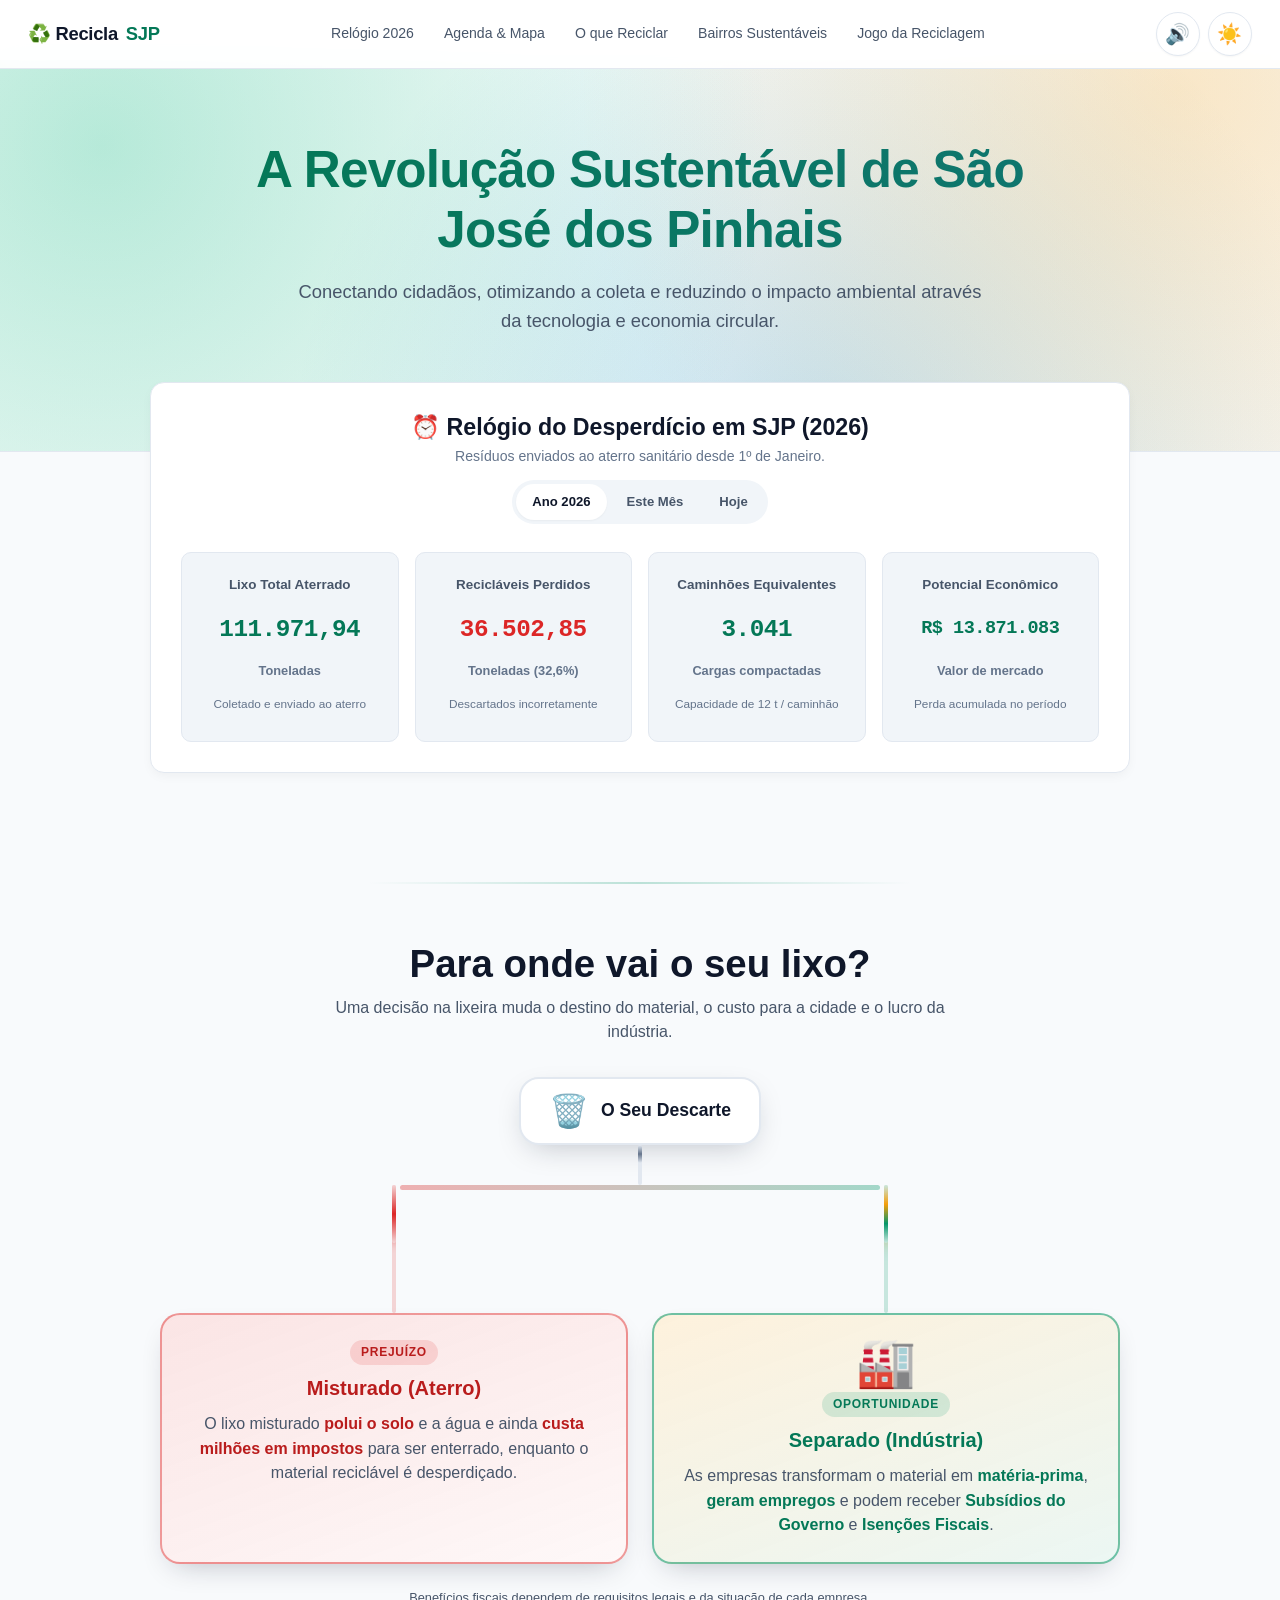
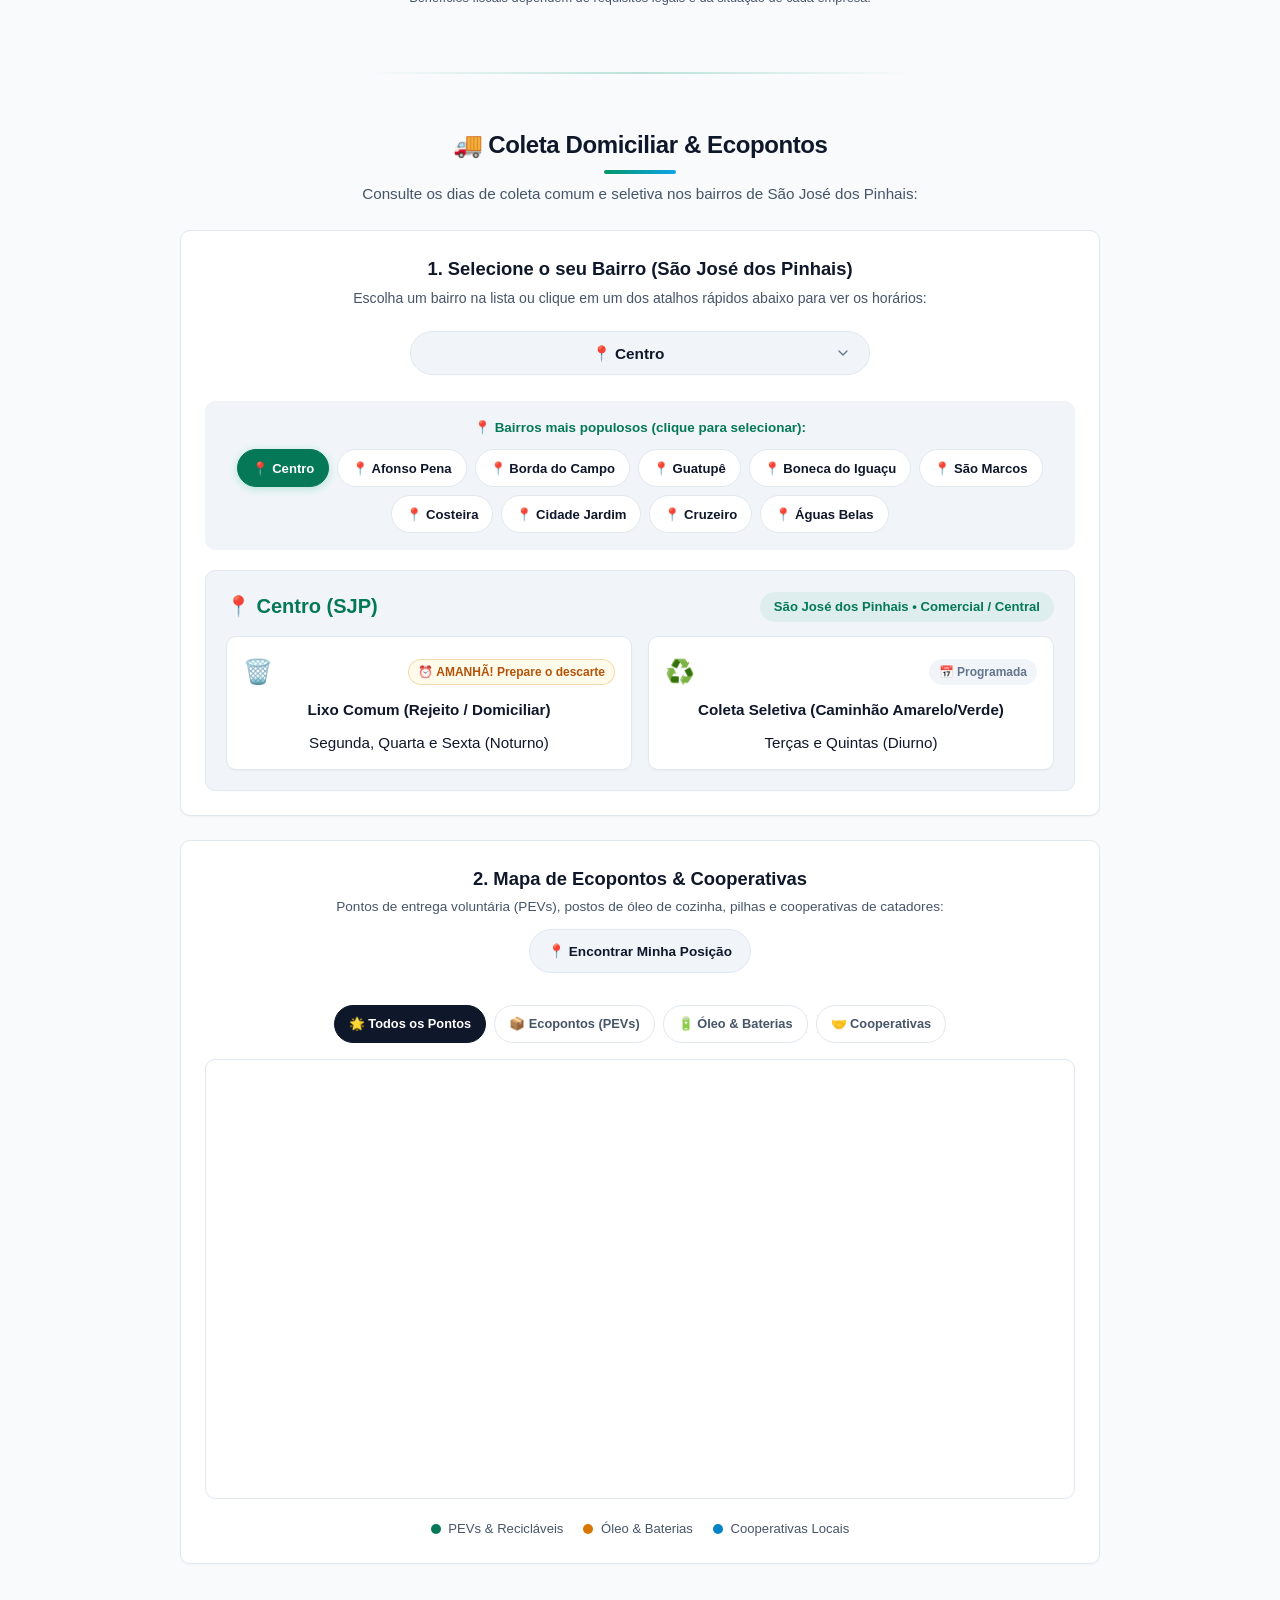
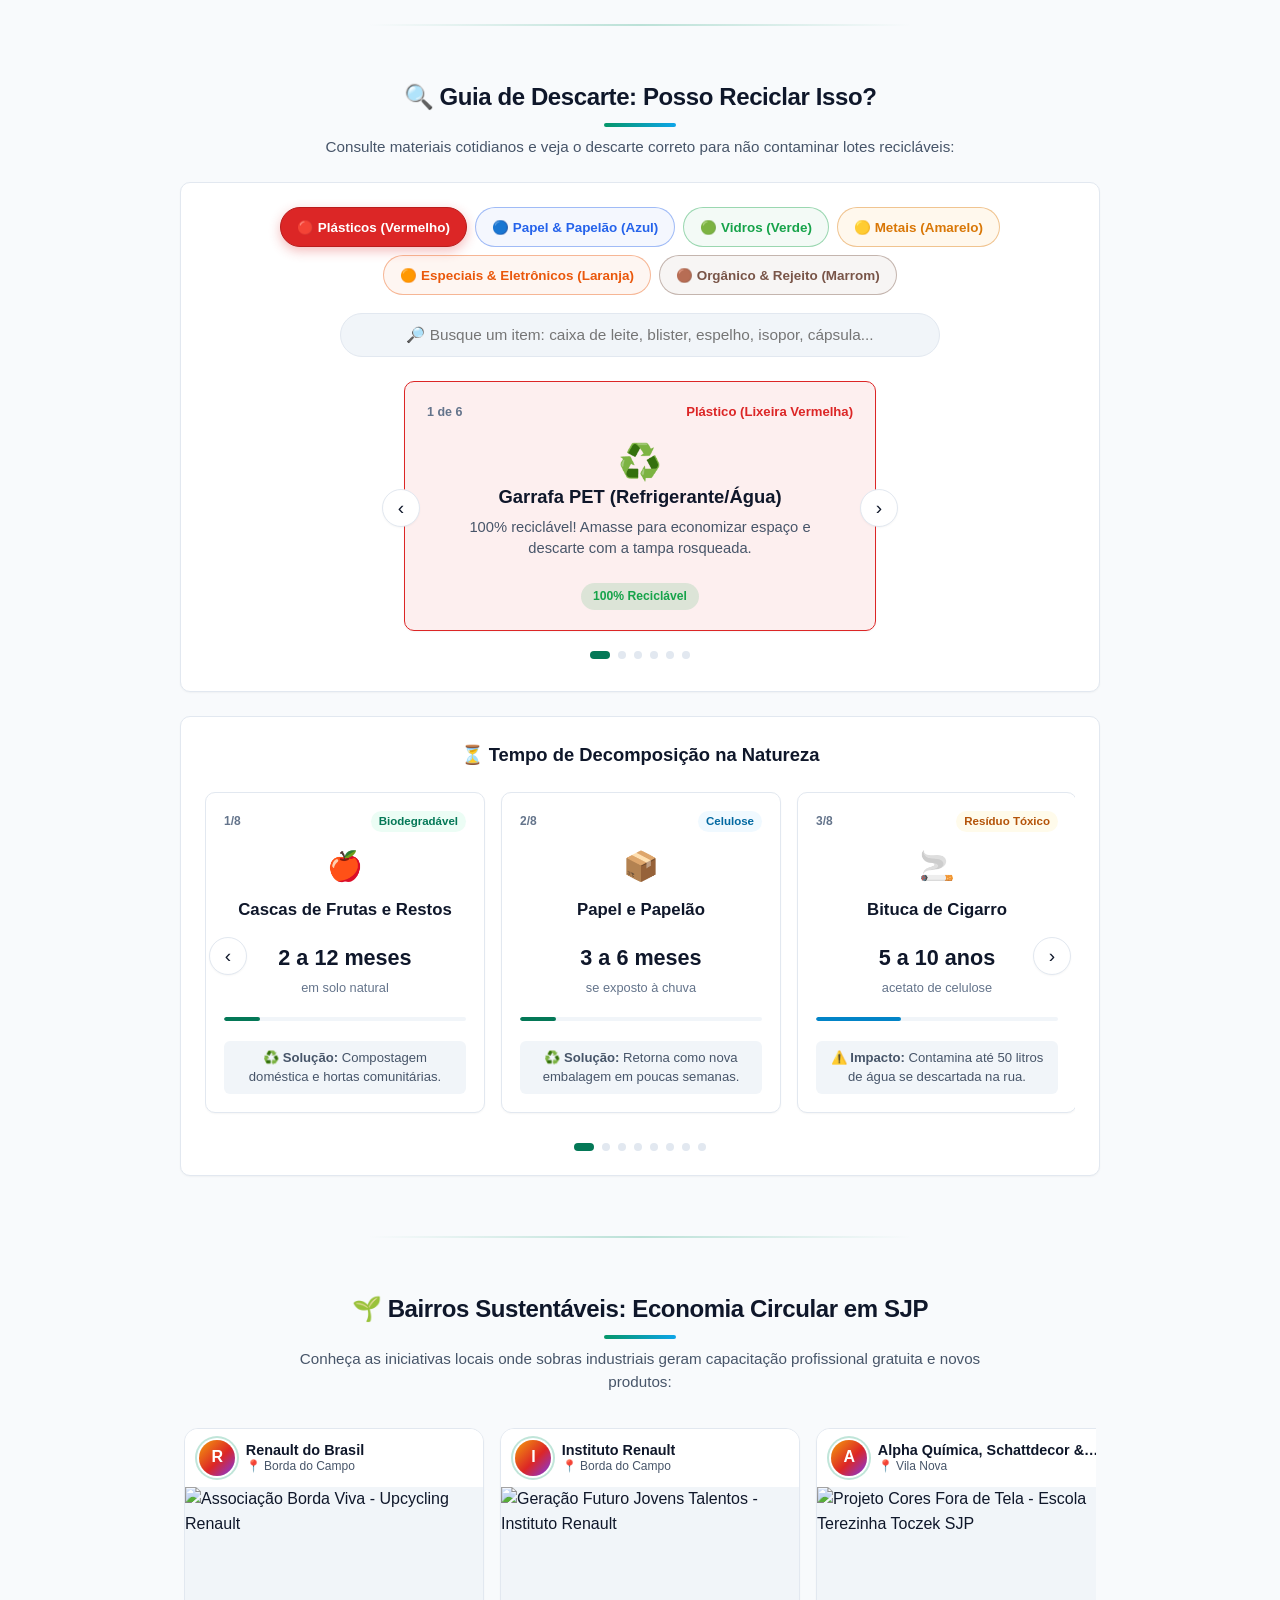
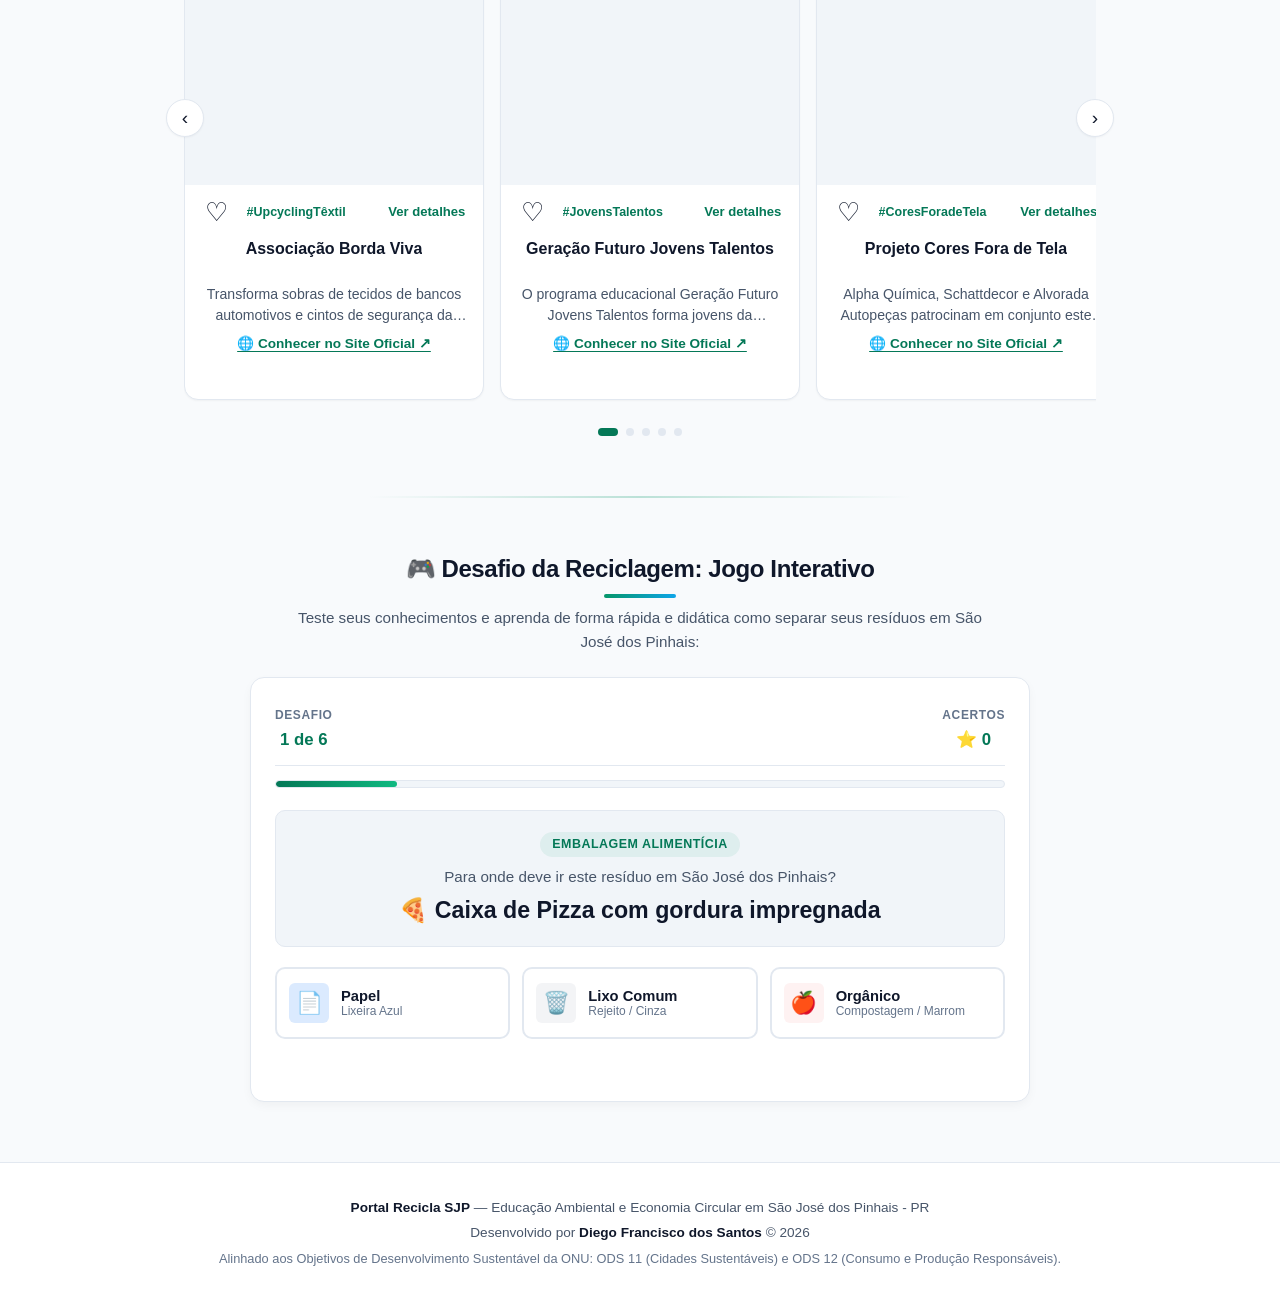
==== commit 532ce466: "Atualiza rodape e creditos para formato profissional" ====
--- a/index.html
+++ b/index.html
@@ -796,10 +796,10 @@
 
     </main>
 
-    <!-- Rodapé Limpo & Acadêmico -->
+    <!-- Rodapé Limpo & Institucional -->
     <footer>
-        <p><strong>PIEX III</strong> - Gestão de Produção Industrial | UniDomBosco - 2026</p>
-        <p>Projeto: <strong>Recicla SJP</strong> | Autor: <strong>Diego Francisco dos Santos</strong> | RA: 25204862</p>
+        <p><strong>Portal Recicla SJP</strong> — Educação Ambiental e Economia Circular em São José dos Pinhais - PR</p>
+        <p>Desenvolvido por <strong>Diego Francisco dos Santos</strong> © 2026</p>
         <p style="font-size: 0.8rem; color: var(--text-muted); margin-top: 6px;">
             Alinhado aos Objetivos de Desenvolvimento Sustentável da ONU: ODS 11 (Cidades Sustentáveis) e ODS 12 (Consumo e Produção Responsáveis).
         </p>
